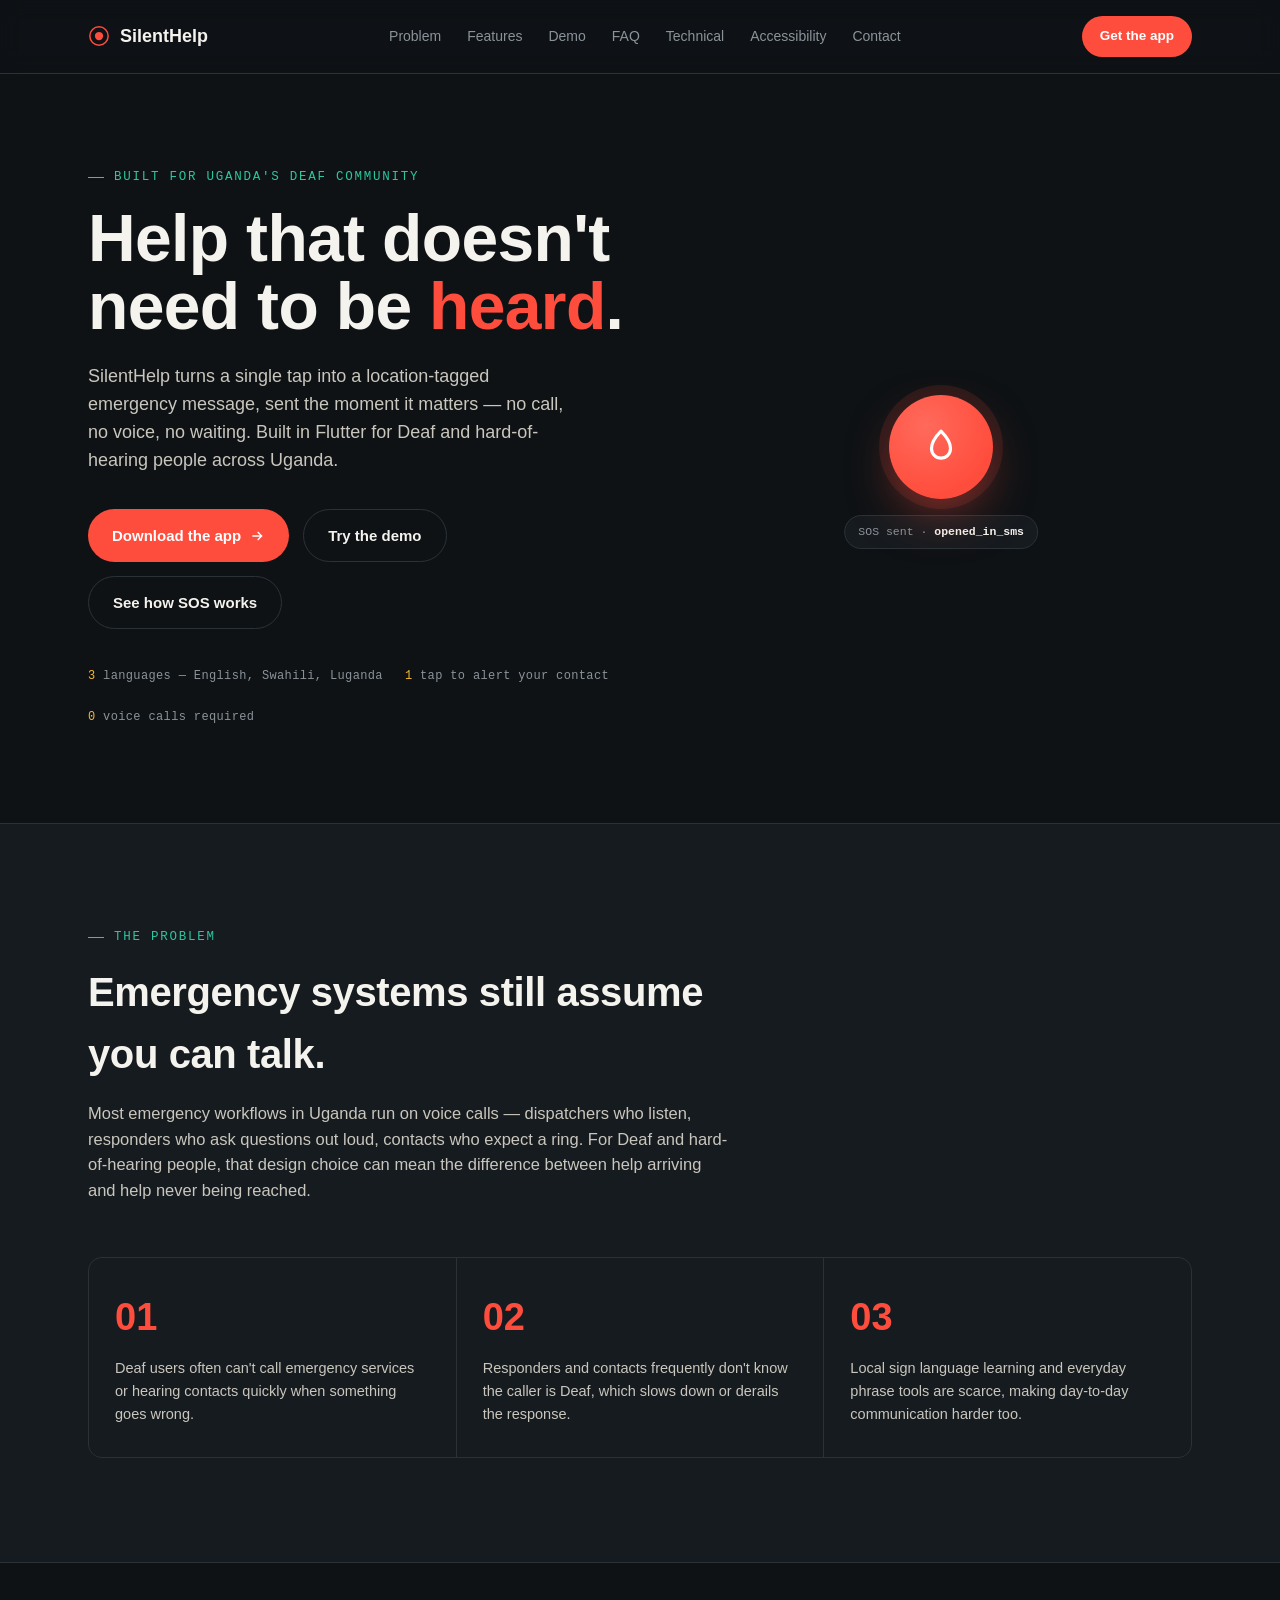
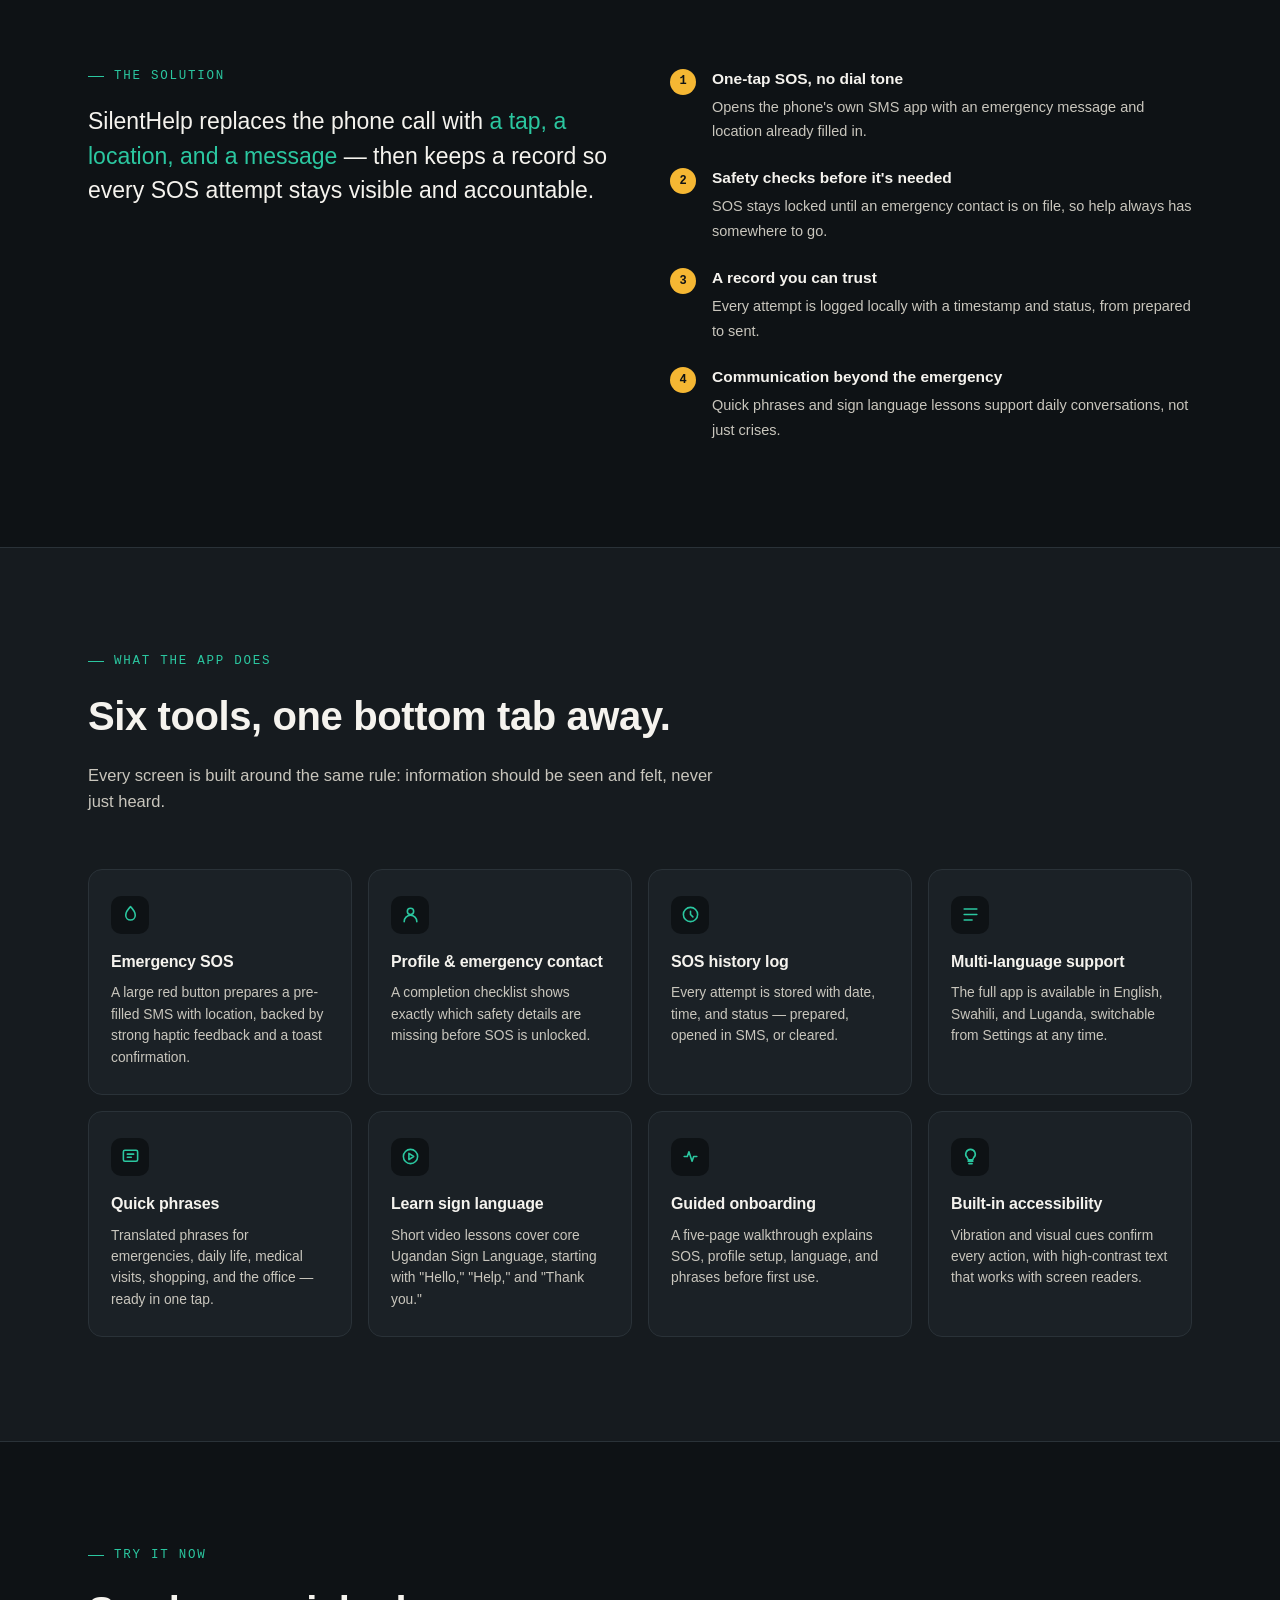
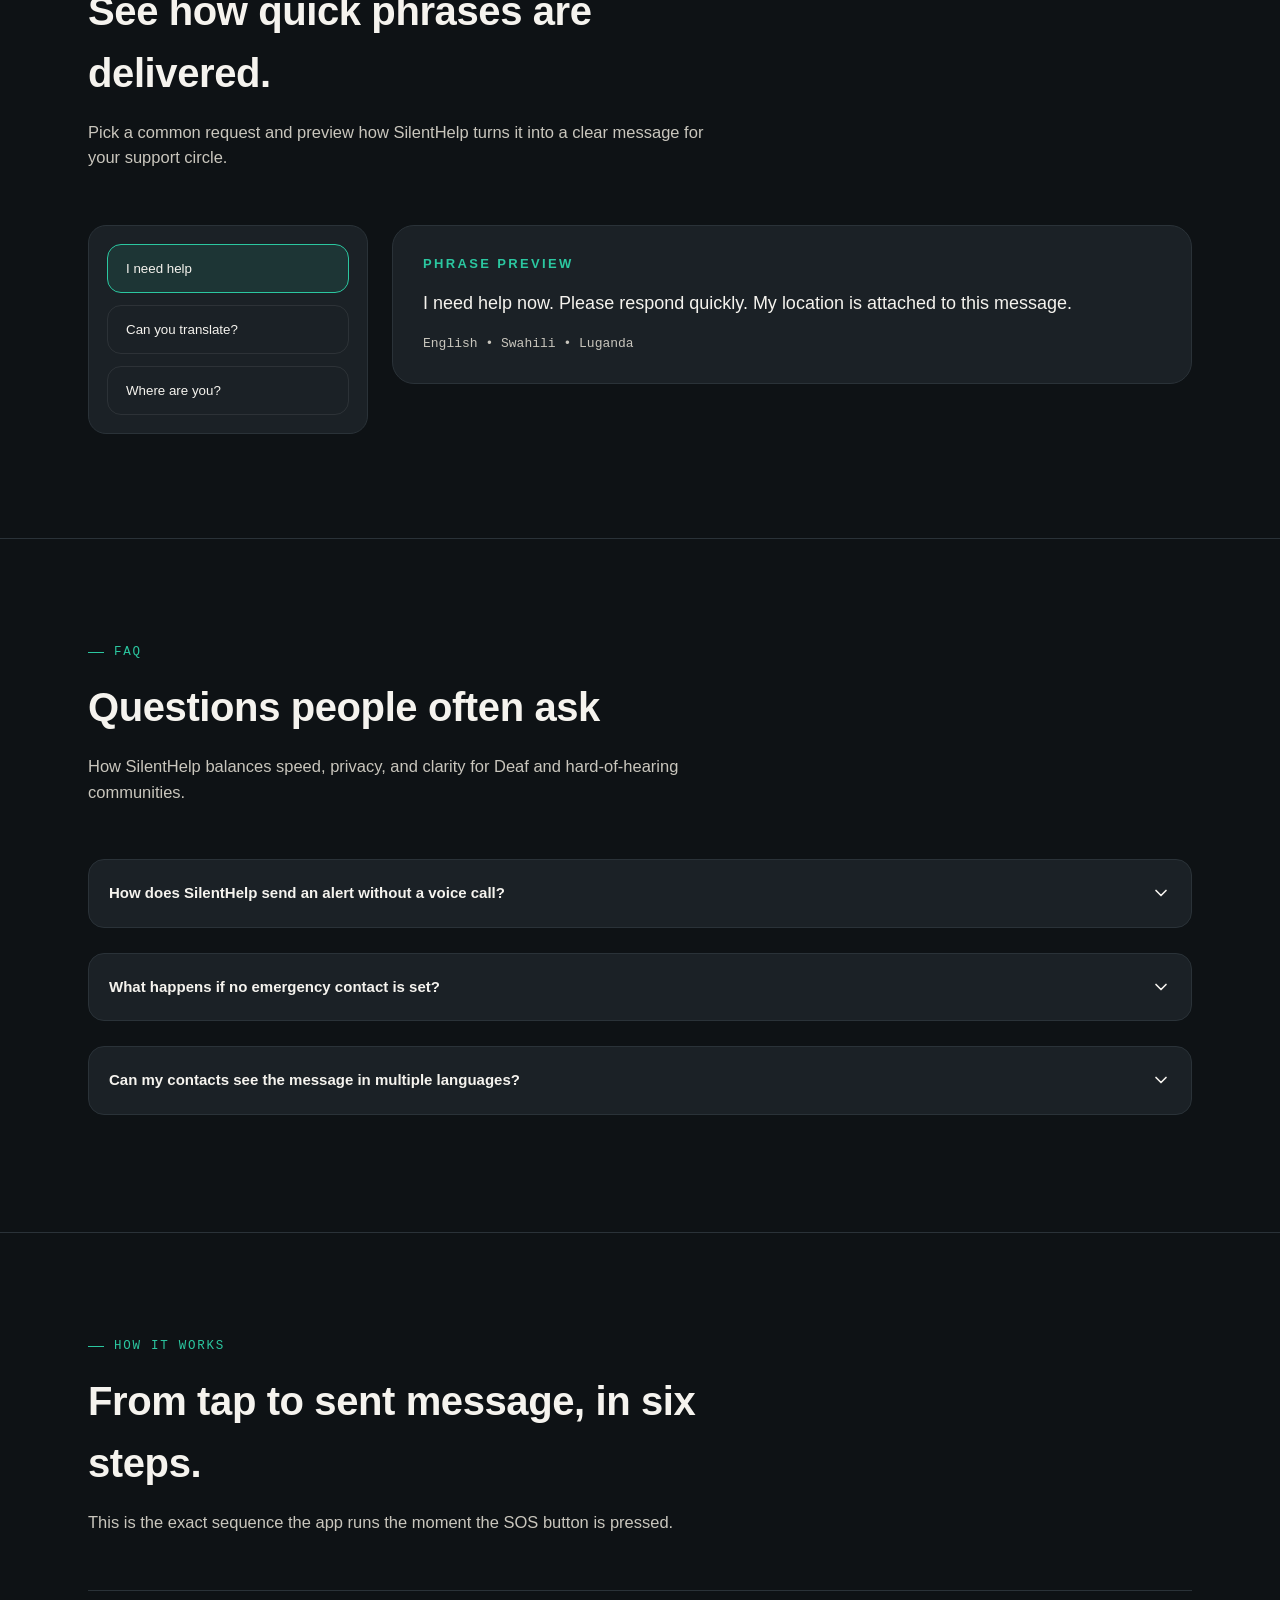
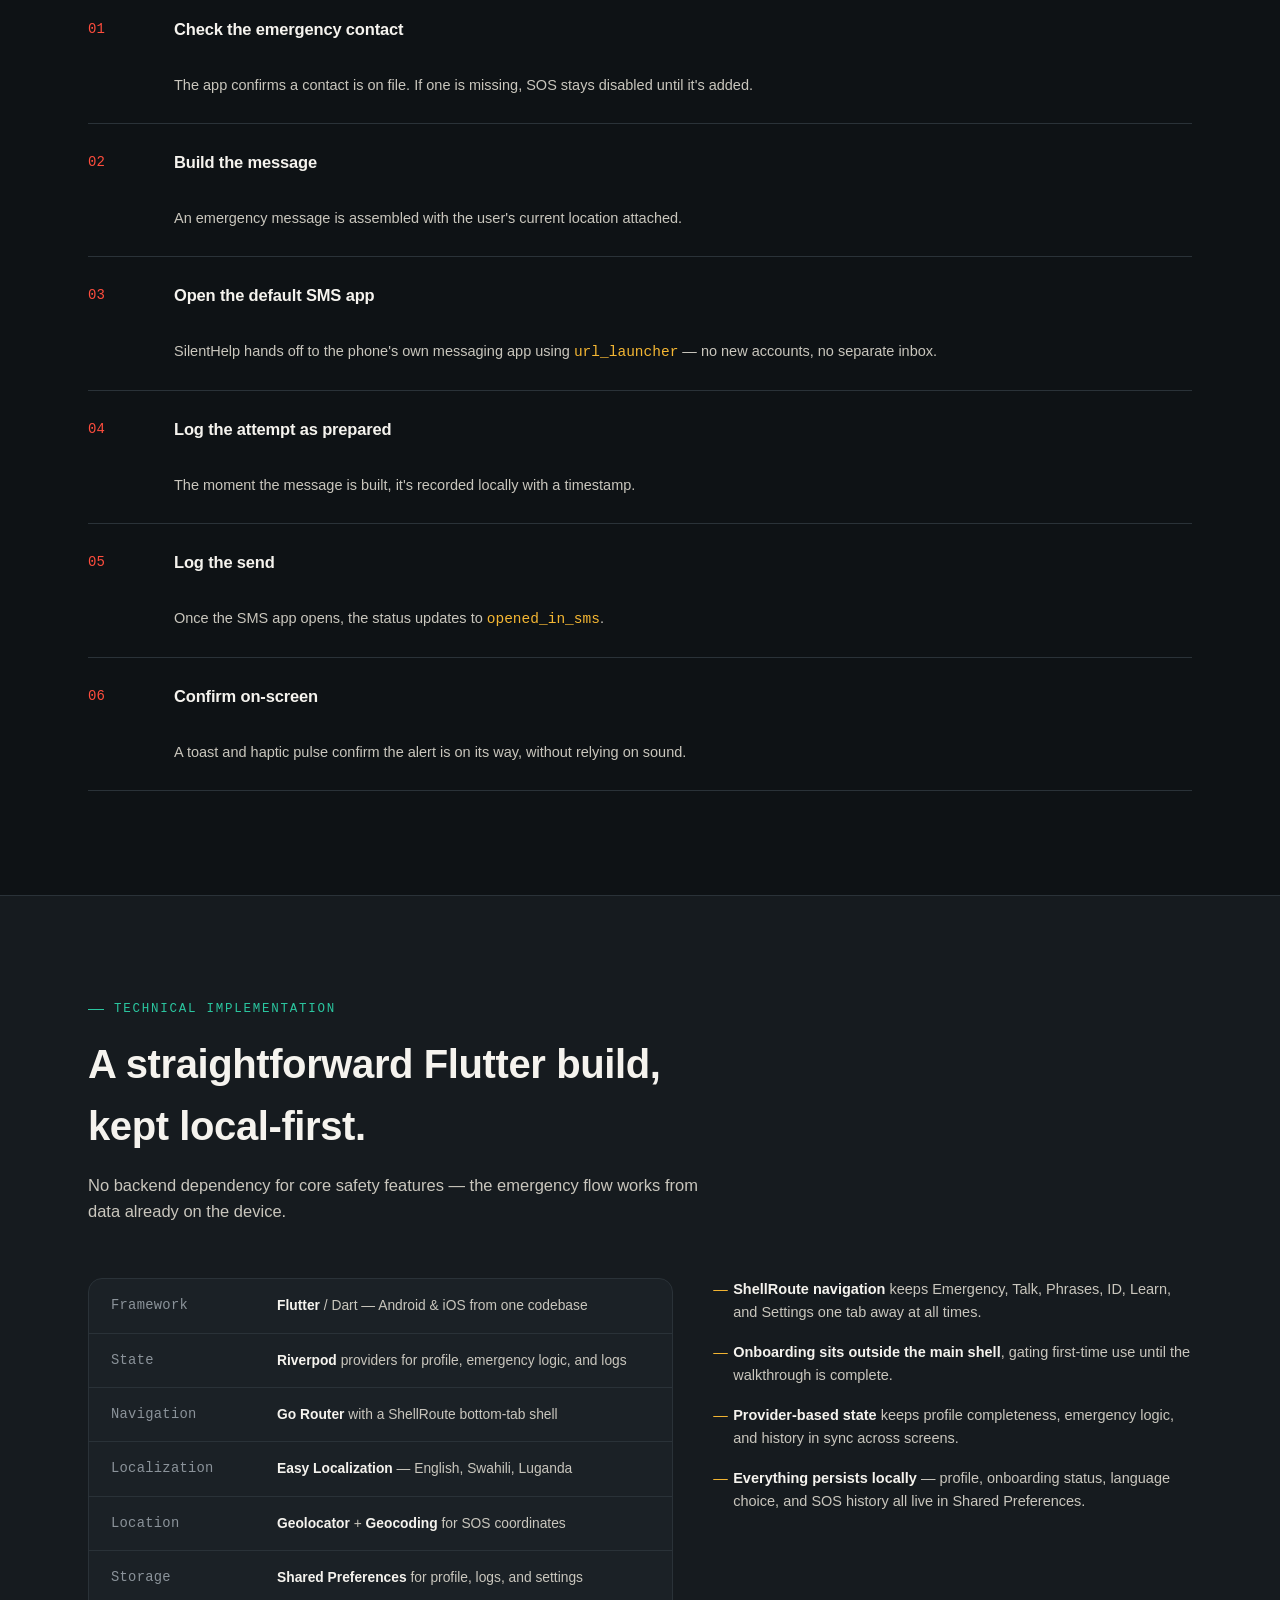
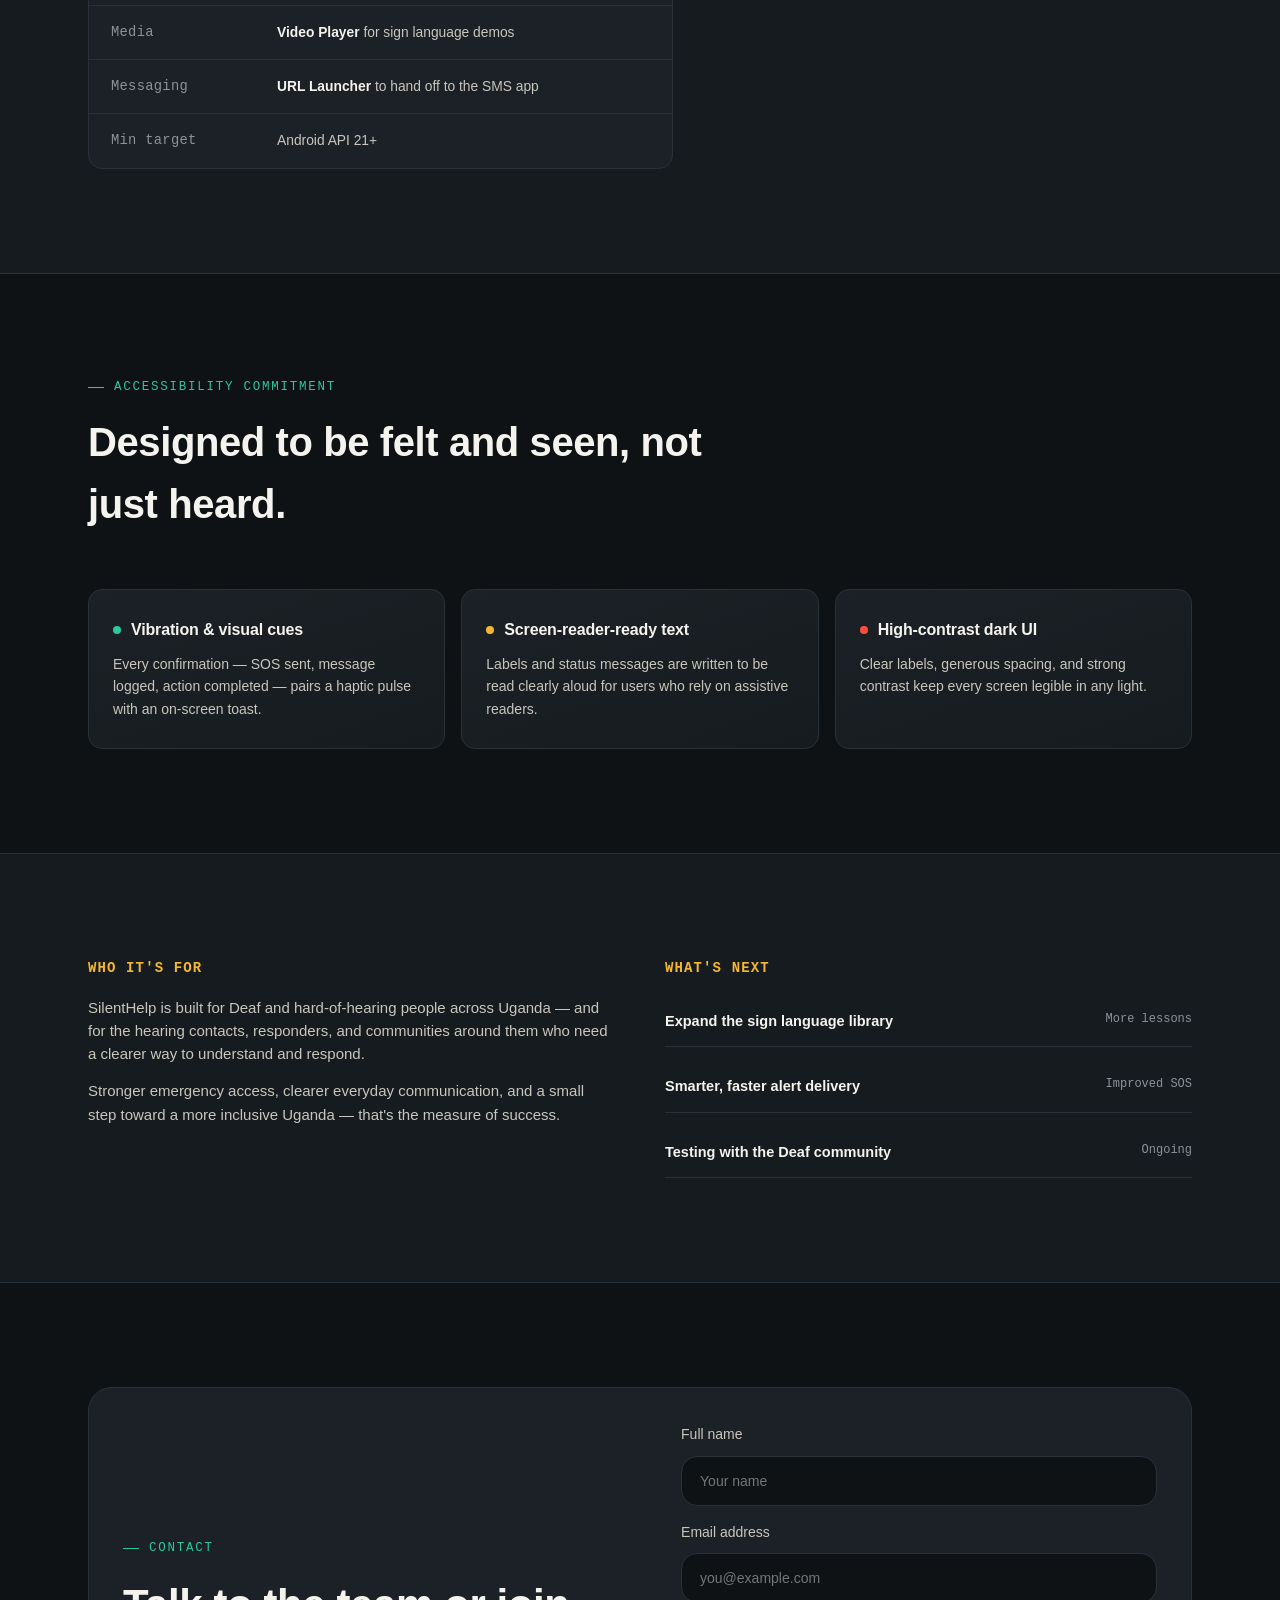
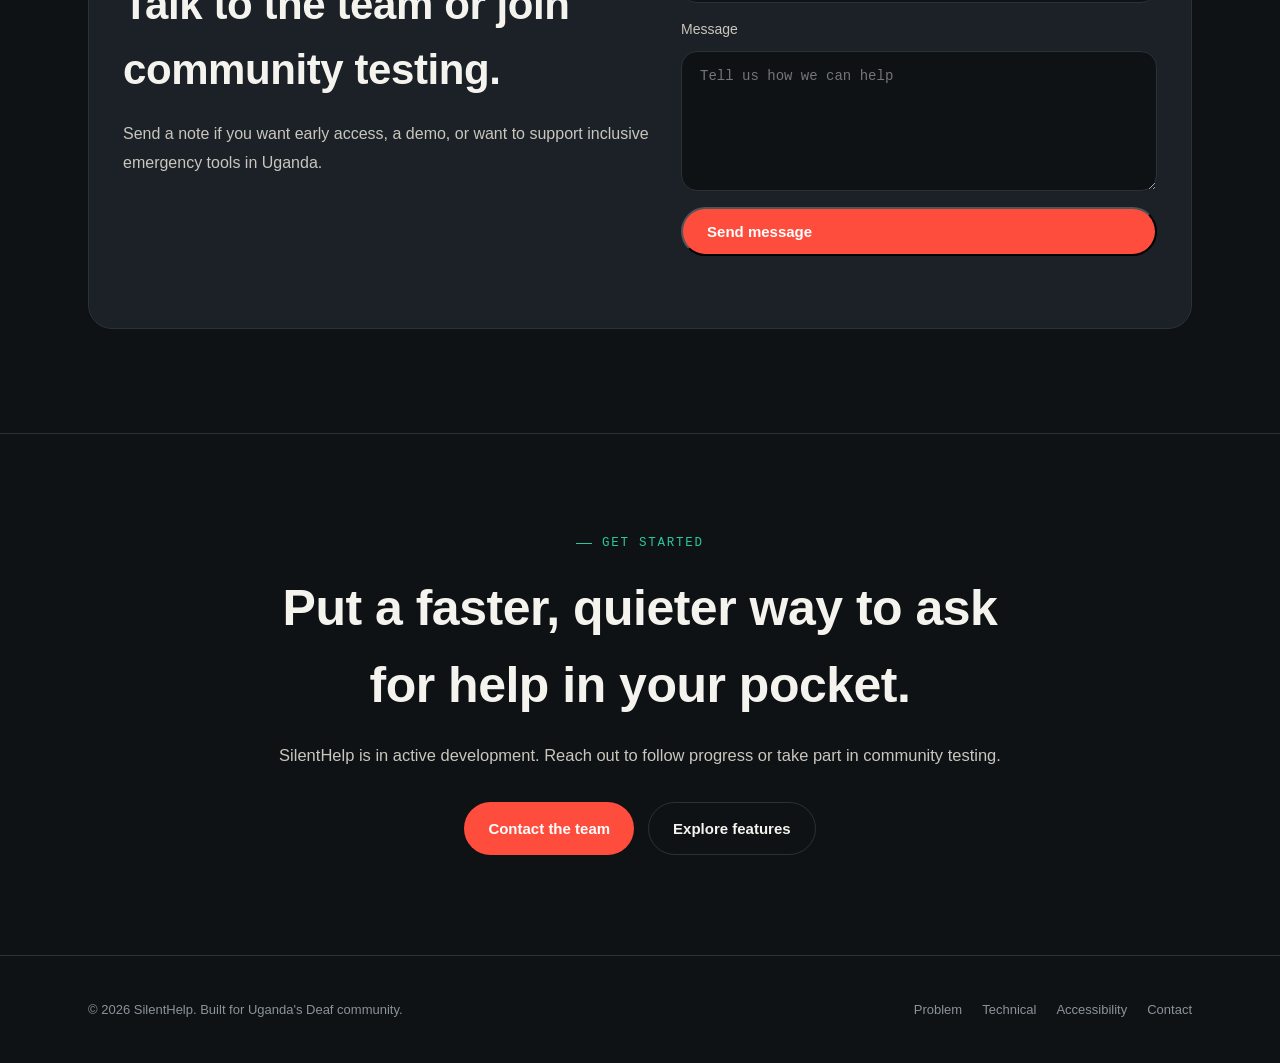
==== index.html @ 360c6048 "Add files via upload" ====
<!DOCTYPE html>
<html lang="en">
<head>
<meta charset="UTF-8">
<meta name="viewport" content="width=device-width, initial-scale=1.0">
<title>SilentHelp — Emergency & communication support for Uganda's Deaf community</title>
<meta name="description" content="SilentHelp is a Flutter app that gives Deaf and hard-of-hearing people in Uganda a fast, visual way to call for help and be understood.">
<link rel="stylesheet" href="styles.css">
</head>
<body>

<header class="nav">
  <div class="nav-inner">
    <div class="brand">
      <svg class="brand-mark" viewBox="0 0 24 24" fill="none">
        <circle cx="12" cy="12" r="10" stroke="#ff4d3d" stroke-width="1.6"/>
        <circle cx="12" cy="12" r="4.5" fill="#ff4d3d"/>
      </svg>
      SilentHelp
    </div>
    <nav class="nav-links">
      <a href="#problem">Problem</a>
      <a href="#features">Features</a>
      <a href="#live-demo">Demo</a>
      <a href="#faq">FAQ</a>
      <a href="#technical">Technical</a>
      <a href="#accessibility">Accessibility</a>
      <a href="#contact">Contact</a>
    </nav>
    <a class="nav-cta" href="#download">Get the app</a>
    <button class="nav-toggle" aria-label="Open navigation">
      <svg viewBox="0 0 24 24" fill="none" stroke="currentColor" stroke-width="2" stroke-linecap="round">
        <path d="M4 7h16M4 12h16M4 17h16"/>
      </svg>
    </button>
  </div>
  <div class="nav-menu" aria-hidden="true"></div>
</header>

<main>

  <!-- HERO -->
  <section class="hero">
    <div class="wrap hero-inner">
      <div>
        <div class="eyebrow">Built for Uganda's Deaf community</div>
        <h1 style="margin-top:18px;">Help that doesn't<br>need to be <em>heard</em>.</h1>
        <p class="hero-sub">SilentHelp turns a single tap into a location-tagged emergency message, sent the moment it matters — no call, no voice, no waiting. Built in Flutter for Deaf and hard-of-hearing people across Uganda.</p>
        <div class="hero-ctas">
          <a class="btn-primary" href="#download">
            Download the app
            <svg width="16" height="16" viewBox="0 0 24 24" fill="none" stroke="#fff" stroke-width="2"><path d="M5 12h14M13 6l6 6-6 6"/></svg>
          </a>
          <a class="btn-ghost" href="demo.html">Try the demo</a>
          <a class="btn-ghost" href="#how-it-works">See how SOS works</a>
        </div>
        <div class="hero-note">
          <div><span>3</span> languages — English, Swahili, Luganda</div>
          <div><span>1</span> tap to alert your contact</div>
          <div><span>0</span> voice calls required</div>
        </div>
      </div>

      <div class="pulse-stage" aria-hidden="true">
        <div class="pulse-ring r1"></div>
        <div class="pulse-ring r2"></div>
        <div class="pulse-ring r3"></div>
        <div class="pulse-core">
          <svg viewBox="0 0 24 24" fill="none" stroke-width="2" stroke-linecap="round" stroke-linejoin="round">
            <path d="M12 2C8 6 6 9.5 6 13a6 6 0 0 0 12 0c0-3.5-2-7-6-11z"/>
          </svg>
        </div>
        <div class="pulse-tag">SOS sent · <b>opened_in_sms</b></div>
      </div>
    </div>
  </section>

  <!-- PROBLEM -->
  <section class="section problem" id="problem">
    <div class="wrap">
      <div class="section-head">
        <div class="eyebrow">The problem</div>
        <h2>Emergency systems still assume you can talk.</h2>
        <p>Most emergency workflows in Uganda run on voice calls — dispatchers who listen, responders who ask questions out loud, contacts who expect a ring. For Deaf and hard-of-hearing people, that design choice can mean the difference between help arriving and help never being reached.</p>
      </div>
      <div class="problem-grid">
        <div class="problem-card">
          <div class="stat">01</div>
          <p>Deaf users often can't call emergency services or hearing contacts quickly when something goes wrong.</p>
        </div>
        <div class="problem-card">
          <div class="stat">02</div>
          <p>Responders and contacts frequently don't know the caller is Deaf, which slows down or derails the response.</p>
        </div>
        <div class="problem-card">
          <div class="stat">03</div>
          <p>Local sign language learning and everyday phrase tools are scarce, making day-to-day communication harder too.</p>
        </div>
      </div>
    </div>
  </section>

  <!-- SOLUTION -->
  <section class="section" id="solution">
    <div class="wrap solution-inner">
      <div>
        <div class="eyebrow">The solution</div>
        <p class="solution-lead" style="margin-top:18px;">SilentHelp replaces the phone call with <span class="hl">a tap, a location, and a message</span> — then keeps a record so every SOS attempt stays visible and accountable.</p>
      </div>
      <ul class="solution-list">
        <li>
          <span class="num">1</span>
          <div>
            <strong>One-tap SOS, no dial tone</strong>
            <span>Opens the phone's own SMS app with an emergency message and location already filled in.</span>
          </div>
        </li>
        <li>
          <span class="num">2</span>
          <div>
            <strong>Safety checks before it's needed</strong>
            <span>SOS stays locked until an emergency contact is on file, so help always has somewhere to go.</span>
          </div>
        </li>
        <li>
          <span class="num">3</span>
          <div>
            <strong>A record you can trust</strong>
            <span>Every attempt is logged locally with a timestamp and status, from prepared to sent.</span>
          </div>
        </li>
        <li>
          <span class="num">4</span>
          <div>
            <strong>Communication beyond the emergency</strong>
            <span>Quick phrases and sign language lessons support daily conversations, not just crises.</span>
          </div>
        </li>
      </ul>
    </div>
  </section>

  <!-- FEATURES -->
  <section class="section features" id="features">
    <div class="wrap">
      <div class="section-head">
        <div class="eyebrow">What the app does</div>
        <h2>Six tools, one bottom tab away.</h2>
        <p>Every screen is built around the same rule: information should be seen and felt, never just heard.</p>
      </div>
      <div class="feature-grid">
        <div class="feature-card">
          <div class="feature-icon"><svg viewBox="0 0 24 24" fill="none" stroke-width="2" stroke-linecap="round" stroke-linejoin="round"><path d="M12 2C8 6 6 9.5 6 13a6 6 0 0 0 12 0c0-3.5-2-7-6-11z"/></svg></div>
          <h3>Emergency SOS</h3>
          <p>A large red button prepares a pre-filled SMS with location, backed by strong haptic feedback and a toast confirmation.</p>
        </div>
        <div class="feature-card">
          <div class="feature-icon"><svg viewBox="0 0 24 24" fill="none" stroke-width="2" stroke-linecap="round" stroke-linejoin="round"><circle cx="12" cy="8" r="4"/><path d="M4 21c0-4.4 3.6-8 8-8s8 3.6 8 8"/></svg></div>
          <h3>Profile & emergency contact</h3>
          <p>A completion checklist shows exactly which safety details are missing before SOS is unlocked.</p>
        </div>
        <div class="feature-card">
          <div class="feature-icon"><svg viewBox="0 0 24 24" fill="none" stroke-width="2" stroke-linecap="round" stroke-linejoin="round"><path d="M12 8v4l3 3"/><circle cx="12" cy="12" r="9"/></svg></div>
          <h3>SOS history log</h3>
          <p>Every attempt is stored with date, time, and status — prepared, opened in SMS, or cleared.</p>
        </div>
        <div class="feature-card">
          <div class="feature-icon"><svg viewBox="0 0 24 24" fill="none" stroke-width="2" stroke-linecap="round" stroke-linejoin="round"><path d="M4 5h16M4 12h16M4 19h10"/></svg></div>
          <h3>Multi-language support</h3>
          <p>The full app is available in English, Swahili, and Luganda, switchable from Settings at any time.</p>
        </div>
        <div class="feature-card">
          <div class="feature-icon"><svg viewBox="0 0 24 24" fill="none" stroke-width="2" stroke-linecap="round" stroke-linejoin="round"><path d="M8 9h8M8 13h5"/><rect x="3" y="4" width="18" height="14" rx="2"/></svg></div>
          <h3>Quick phrases</h3>
          <p>Translated phrases for emergencies, daily life, medical visits, shopping, and the office — ready in one tap.</p>
        </div>
        <div class="feature-card">
          <div class="feature-icon"><svg viewBox="0 0 24 24" fill="none" stroke-width="2" stroke-linecap="round" stroke-linejoin="round"><polygon points="10 8 16 12 10 16 10 8"/><circle cx="12" cy="12" r="9"/></svg></div>
          <h3>Learn sign language</h3>
          <p>Short video lessons cover core Ugandan Sign Language, starting with "Hello," "Help," and "Thank you."</p>
        </div>
        <div class="feature-card">
          <div class="feature-icon"><svg viewBox="0 0 24 24" fill="none" stroke-width="2" stroke-linecap="round" stroke-linejoin="round"><path d="M4 12h4l2-6 4 12 2-6h4"/></svg></div>
          <h3>Guided onboarding</h3>
          <p>A five-page walkthrough explains SOS, profile setup, language, and phrases before first use.</p>
        </div>
        <div class="feature-card">
          <div class="feature-icon"><svg viewBox="0 0 24 24" fill="none" stroke-width="2" stroke-linecap="round" stroke-linejoin="round"><path d="M9 18h6M10 21h4M12 3a6 6 0 0 0-4 10.5c.6.6 1 1.4 1 2.5h6c0-1.1.4-1.9 1-2.5A6 6 0 0 0 12 3z"/></svg></div>
          <h3>Built-in accessibility</h3>
          <p>Vibration and visual cues confirm every action, with high-contrast text that works with screen readers.</p>
        </div>
      </div>
    </div>
  </section>

  <!-- LIVE DEMO -->
  <section class="section demo" id="live-demo">
    <div class="wrap">
      <div class="section-head">
        <div class="eyebrow">Try it now</div>
        <h2>See how quick phrases are delivered.</h2>
        <p>Pick a common request and preview how SilentHelp turns it into a clear message for your support circle.</p>
      </div>
      <div class="phrase-panel">
        <div class="phrase-btns">
          <button class="phrase-btn active" type="button" data-key="help">I need help</button>
          <button class="phrase-btn" type="button" data-key="translate">Can you translate?</button>
          <button class="phrase-btn" type="button" data-key="location">Where are you?</button>
        </div>
        <div class="phrase-preview">
          <div class="preview-title">Phrase preview</div>
          <p class="preview-text">I need help now. Please respond quickly. My location is attached to this message.</p>
          <div class="preview-meta">English • Swahili • Luganda</div>
        </div>
      </div>
    </div>
  </section>

  <!-- FAQ -->
  <section class="section" id="faq">
    <div class="wrap">
      <div class="section-head">
        <div class="eyebrow">FAQ</div>
        <h2>Questions people often ask</h2>
        <p>How SilentHelp balances speed, privacy, and clarity for Deaf and hard-of-hearing communities.</p>
      </div>
      <div class="faq-list">
        <button class="faq-item" type="button" aria-expanded="false">
          <strong>How does SilentHelp send an alert without a voice call?</strong>
          <svg viewBox="0 0 24 24" fill="none" stroke-width="2" stroke-linecap="round" stroke-linejoin="round"><path d="M6 9l6 6 6-6"/></svg>
        </button>
        <div class="faq-panel">
          <p>The app builds a message and opens the phone's default SMS app with location attached. No voice call is made, and the message can be reviewed before it is sent.</p>
        </div>
        <button class="faq-item" type="button" aria-expanded="false">
          <strong>What happens if no emergency contact is set?</strong>
          <svg viewBox="0 0 24 24" fill="none" stroke-width="2" stroke-linecap="round" stroke-linejoin="round"><path d="M6 9l6 6 6-6"/></svg>
        </button>
        <div class="faq-panel">
          <p>SilentHelp keeps SOS locked until the profile has an emergency contact. That prevents incomplete alerts and makes sure help is always directed to someone reachable.</p>
        </div>
        <button class="faq-item" type="button" aria-expanded="false">
          <strong>Can my contacts see the message in multiple languages?</strong>
          <svg viewBox="0 0 24 24" fill="none" stroke-width="2" stroke-linecap="round" stroke-linejoin="round"><path d="M6 9l6 6 6-6"/></svg>
        </button>
        <div class="faq-panel">
          <p>Yes. Quick phrases can be previewed in English, Swahili, and Luganda so the intent is clear even if the recipient prefers another language.</p>
        </div>
      </div>
    </div>
  </section>

  <!-- HOW IT WORKS -->
  <section class="section flow" id="how-it-works">
    <div class="wrap">
      <div class="section-head">
        <div class="eyebrow">How it works</div>
        <h2>From tap to sent message, in six steps.</h2>
        <p>This is the exact sequence the app runs the moment the SOS button is pressed.</p>
      </div>
      <div class="flow-list">
        <div class="flow-item">
          <h4>Check the emergency contact</h4>
          <p>The app confirms a contact is on file. If one is missing, SOS stays disabled until it's added.</p>
        </div>
        <div class="flow-item">
          <h4>Build the message</h4>
          <p>An emergency message is assembled with the user's current location attached.</p>
        </div>
        <div class="flow-item">
          <h4>Open the default SMS app</h4>
          <p>SilentHelp hands off to the phone's own messaging app using <code style="font-family:var(--mono);color:var(--amber);">url_launcher</code> — no new accounts, no separate inbox.</p>
        </div>
        <div class="flow-item">
          <h4>Log the attempt as prepared</h4>
          <p>The moment the message is built, it's recorded locally with a timestamp.</p>
        </div>
        <div class="flow-item">
          <h4>Log the send</h4>
          <p>Once the SMS app opens, the status updates to <code style="font-family:var(--mono);color:var(--amber);">opened_in_sms</code>.</p>
        </div>
        <div class="flow-item">
          <h4>Confirm on-screen</h4>
          <p>A toast and haptic pulse confirm the alert is on its way, without relying on sound.</p>
        </div>
      </div>
    </div>
  </section>

  <!-- TECHNICAL -->
  <section class="section tech" id="technical">
    <div class="wrap">
      <div class="section-head">
        <div class="eyebrow">Technical implementation</div>
        <h2>A straightforward Flutter build, kept local-first.</h2>
        <p>No backend dependency for core safety features — the emergency flow works from data already on the device.</p>
      </div>
      <div class="tech-grid">
        <div class="spec">
          <div class="spec-row"><div class="k">Framework</div><div class="v"><b>Flutter</b> / Dart — Android & iOS from one codebase</div></div>
          <div class="spec-row"><div class="k">State</div><div class="v"><b>Riverpod</b> providers for profile, emergency logic, and logs</div></div>
          <div class="spec-row"><div class="k">Navigation</div><div class="v"><b>Go Router</b> with a ShellRoute bottom-tab shell</div></div>
          <div class="spec-row"><div class="k">Localization</div><div class="v"><b>Easy Localization</b> — English, Swahili, Luganda</div></div>
          <div class="spec-row"><div class="k">Location</div><div class="v"><b>Geolocator</b> + <b>Geocoding</b> for SOS coordinates</div></div>
          <div class="spec-row"><div class="k">Storage</div><div class="v"><b>Shared Preferences</b> for profile, logs, and settings</div></div>
          <div class="spec-row"><div class="k">Media</div><div class="v"><b>Video Player</b> for sign language demos</div></div>
          <div class="spec-row"><div class="k">Messaging</div><div class="v"><b>URL Launcher</b> to hand off to the SMS app</div></div>
          <div class="spec-row"><div class="k">Min target</div><div class="v">Android API 21+</div></div>
        </div>
        <div>
          <ul class="arch-list">
            <li><strong>ShellRoute navigation</strong> keeps Emergency, Talk, Phrases, ID, Learn, and Settings one tab away at all times.</li>
            <li><strong>Onboarding sits outside the main shell</strong>, gating first-time use until the walkthrough is complete.</li>
            <li><strong>Provider-based state</strong> keeps profile completeness, emergency logic, and history in sync across screens.</li>
            <li><strong>Everything persists locally</strong> — profile, onboarding status, language choice, and SOS history all live in Shared Preferences.</li>
          </ul>
        </div>
      </div>
    </div>
  </section>

  <!-- ACCESSIBILITY -->
  <section class="section" id="accessibility">
    <div class="wrap">
      <div class="section-head">
        <div class="eyebrow">Accessibility commitment</div>
        <h2>Designed to be felt and seen, not just heard.</h2>
      </div>
      <div class="access-grid">
        <div class="access-card">
          <h3><span class="dot"></span>Vibration & visual cues</h3>
          <p>Every confirmation — SOS sent, message logged, action completed — pairs a haptic pulse with an on-screen toast.</p>
        </div>
        <div class="access-card">
          <h3><span class="dot" style="background:var(--amber);"></span>Screen-reader-ready text</h3>
          <p>Labels and status messages are written to be read clearly aloud for users who rely on assistive readers.</p>
        </div>
        <div class="access-card">
          <h3><span class="dot" style="background:var(--coral);"></span>High-contrast dark UI</h3>
          <p>Clear labels, generous spacing, and strong contrast keep every screen legible in any light.</p>
        </div>
      </div>
    </div>
  </section>

  <!-- IMPACT / ROADMAP -->
  <section class="section impact" id="impact">
    <div class="wrap impact-grid">
      <div class="impact-block">
        <h3>Who it's for</h3>
        <p>SilentHelp is built for Deaf and hard-of-hearing people across Uganda — and for the hearing contacts, responders, and communities around them who need a clearer way to understand and respond.</p>
        <p>Stronger emergency access, clearer everyday communication, and a small step toward a more inclusive Uganda — that's the measure of success.</p>
      </div>
      <div class="impact-block">
        <h3>What's next</h3>
        <ul class="roadmap-list">
          <li><b>Expand the sign language library</b><span>More lessons</span></li>
          <li><b>Smarter, faster alert delivery</b><span>Improved SOS</span></li>
          <li><b>Testing with the Deaf community</b><span>Ongoing</span></li>
        </ul>
      </div>
    </div>
  </section>

  <section class="section contact" id="contact">
    <div class="wrap">
      <div class="contact-section">
        <div class="contact-grid">
          <div class="contact-copy">
            <div class="eyebrow">Contact</div>
            <h2>Talk to the team or join community testing.</h2>
            <p>Send a note if you want early access, a demo, or want to support inclusive emergency tools in Uganda.</p>
          </div>
          <form class="contact-form" id="contact-form">
            <label>
              Full name
              <input type="text" name="name" placeholder="Your name">
            </label>
            <label>
              Email address
              <input type="email" name="email" placeholder="you@example.com">
            </label>
            <label>
              Message
              <textarea name="message" placeholder="Tell us how we can help"></textarea>
            </label>
            <button class="btn-primary" type="submit">Send message</button>
            <div id="form-success" class="form-success"></div>
          </form>
        </div>
      </div>
    </div>
  </section>

  <!-- CTA -->
  <section class="cta" id="download">
    <div class="wrap">
      <div class="eyebrow" style="justify-content:center;">Get started</div>
      <h2 style="margin-top:16px;">Put a faster, quieter way to ask for help in your pocket.</h2>
      <p>SilentHelp is in active development. Reach out to follow progress or take part in community testing.</p>
      <div class="cta-btns">
        <a class="btn-primary" href="mailto:hello@silenthelp.app">Contact the team</a>
        <a class="btn-ghost" href="#features">Explore features</a>
      </div>
    </div>
  </section>

</main>

<footer>
  <div class="wrap footer-inner">
    <div>© 2026 SilentHelp. Built for Uganda's Deaf community.</div>
    <div class="footer-links">
      <a href="#problem">Problem</a>
      <a href="#technical">Technical</a>
      <a href="#accessibility">Accessibility</a>
      <a href="#download">Contact</a>
    </div>
  </div>
</footer>

<button class="back-to-top" type="button" aria-label="Back to top">↑</button>
<script src="scripts.js"></script>
</body>
</html>
---- styles.css ----
/* ---------- Tokens ---------- */
  :root{
    --ink: #0e1215;
    --ink-soft: #161b1f;
    --panel: #1b2126;
    --line: #2a3238;
    --paper: #f5f3ee;
    --paper-dim: #c9c6bd;
    --slate: #8b939a;
    --coral: #ff4d3d;
    --coral-dim: #7a251d;
    --amber: #f5b733;
    --teal: #2bc7a0;

    --display: "Space Grotesk", "Familjen Grotesk", Arial, sans-serif;
    --body: "Inter", -apple-system, BlinkMacSystemFont, sans-serif;
    --mono: "JetBrains Mono", "SFMono-Regular", Consolas, monospace;

    --wrap: 1160px;
  }

  *{box-sizing:border-box;}
  html{scroll-behavior:smooth;}
  body{
    margin:0;
    background:var(--ink);
    color:var(--paper);
    font-family:var(--body);
    line-height:1.55;
    -webkit-font-smoothing:antialiased;
  }
  img,svg{display:block;max-width:100%;}
  a{color:inherit;}
  h1,h2,h3,h4{font-family:var(--display);margin:0;font-weight:600;letter-spacing:-0.01em;}
  p{margin:0;}
  ul{margin:0;padding:0;list-style:none;}
  section{position:relative;}
  .wrap{max-width:var(--wrap);margin:0 auto;padding:0 28px;}
  .eyebrow{
    font-family:var(--mono);
    font-size:12.5px;
    letter-spacing:0.14em;
    text-transform:uppercase;
    color:var(--teal);
    display:flex;
    align-items:center;
    gap:10px;
  }
  .eyebrow::before{
    content:"";
    width:16px;height:1px;
    background:var(--teal);
    display:inline-block;
  }
  ::selection{background:var(--coral);color:var(--paper);}
  :focus-visible{outline:2px solid var(--amber);outline-offset:3px;}

  @media (prefers-reduced-motion: reduce){
    *{animation-duration:0.001ms !important; animation-iteration-count:1 !important; transition-duration:0.001ms !important; scroll-behavior:auto !important;}
  }

  /* ---------- Nav ---------- */
  header.nav{
    position:fixed; top:0; left:0; right:0; z-index:100;
    background:rgba(14,18,21,0.86);
    backdrop-filter:blur(10px);
    border-bottom:1px solid var(--line);
  }
  .nav-inner{
    max-width:var(--wrap); margin:0 auto; padding:16px 28px;
    display:flex; align-items:center; justify-content:space-between;
    gap:20px;
  }
  .brand{display:flex; align-items:center; gap:10px; font-family:var(--display); font-weight:700; font-size:18px;}
  .brand-mark{width:22px;height:22px;flex:none;}
  .nav-links{display:flex; gap:26px; font-size:14px; color:var(--slate);}
  .nav-links a{text-decoration:none; transition:color .15s ease;}
  .nav-links a:hover{color:var(--paper);}
  .nav-cta{
    font-size:13.5px; font-weight:600; font-family:var(--body);
    background:var(--coral); color:#fff; border:none;
    padding:10px 18px; border-radius:100px; cursor:pointer;
    text-decoration:none; white-space:nowrap;
    box-shadow:0 0 0 0 rgba(255,77,61,0.5);
    transition:box-shadow .2s ease, transform .15s ease;
  }
  .nav-cta:hover{box-shadow:0 0 0 6px rgba(255,77,61,0.16); transform:translateY(-1px);}
  .nav-toggle{display:none;}
  .nav-menu{
    position:fixed;
    top:76px; right:20px; left:20px;
    padding:18px 22px;
    border-radius:22px;
    border:1px solid rgba(255,255,255,0.08);
    background:rgba(14,18,21,0.96);
    box-shadow:0 32px 65px rgba(0,0,0,0.28);
    max-height:0;
    overflow:hidden;
    opacity:0;
    visibility:hidden;
    transition:max-height .32s ease, opacity .24s ease, visibility .24s ease;
  }
  .nav-menu.open{
    max-height:320px;
    opacity:1;
    visibility:visible;
  }
  .nav-menu a{
    display:block;
    padding:12px 0;
    color:var(--paper-dim);
    font-size:15px;
    text-decoration:none;
    border-bottom:1px solid rgba(255,255,255,0.06);
    transition:color .18s ease;
  }
  .nav-menu a:last-child{border-bottom:none;}
  .nav-menu a:hover{color:var(--paper);}

  @media (max-width:820px){
    .nav-links{display:none;}
    .nav-toggle{display:flex; align-items:center; justify-content:center; width:48px; height:48px; border-radius:16px; background:var(--panel); border:1px solid var(--line); color:var(--paper);}
  }

  /* ---------- Hero ---------- */
  .hero{
    padding:168px 0 96px;
    overflow:hidden;
    position:relative;
    border-bottom:1px solid var(--line);
  }
  .hero-inner{
    display:grid;
    grid-template-columns:1.05fr 0.95fr;
    gap:48px;
    align-items:center;
  }
  .hero h1{
    font-size:clamp(38px, 5.4vw, 66px);
    line-height:1.03;
    color:var(--paper);
  }
  .hero h1 em{
    font-style:normal;
    color:var(--coral);
  }
  .hero-sub{
    margin-top:22px;
    font-size:18px;
    color:var(--paper-dim);
    max-width:480px;
  }
  .hero-ctas{display:flex; gap:14px; margin-top:34px; flex-wrap:wrap;}
  .btn-primary{
    background:var(--coral); color:#fff; font-weight:600; font-size:15px;
    padding:14px 24px; border-radius:100px; text-decoration:none;
    display:inline-flex; align-items:center; gap:8px;
    transition:transform .15s ease, box-shadow .2s ease;
  }
  .btn-primary:hover{transform:translateY(-2px); box-shadow:0 10px 24px -8px rgba(255,77,61,0.55);}
  .btn-ghost{
    border:1px solid var(--line); color:var(--paper); font-weight:600; font-size:15px;
    padding:14px 24px; border-radius:100px; text-decoration:none;
    transition:border-color .15s ease, background .15s ease;
  }
  .btn-ghost:hover{border-color:var(--paper-dim); background:var(--ink-soft);}

  .hero-note{
    margin-top:38px; display:flex; gap:22px; flex-wrap:wrap;
    font-family:var(--mono); font-size:12px; color:var(--slate); letter-spacing:0.03em;
  }
  .hero-note span{color:var(--amber);}

  /* Pulse visual - signature element */
  .pulse-stage{
    position:relative; aspect-ratio:1/1; max-width:440px; margin:0 auto;
    display:flex; align-items:center; justify-content:center;
  }
  .pulse-ring{
    position:absolute; border-radius:50%; border:1.5px solid var(--coral);
    opacity:0;
    animation:pulse-out 3.2s cubic-bezier(.2,.6,.3,1) infinite;
  }
  .pulse-ring.r2{animation-delay:1.05s; border-color:var(--amber);}
  .pulse-ring.r3{animation-delay:2.1s; border-color:var(--teal);}
  @keyframes pulse-out{
    0%{width:60px; height:60px; opacity:0.9;}
    75%{opacity:0;}
    100%{width:420px; height:420px; opacity:0;}
  }
  .pulse-core{
    position:relative; z-index:2;
    width:104px; height:104px; border-radius:50%;
    background:radial-gradient(circle at 35% 30%, #ff6a5b, var(--coral) 70%);
    display:flex; align-items:center; justify-content:center;
    box-shadow:0 0 0 10px rgba(255,77,61,0.12), 0 20px 50px -10px rgba(255,77,61,0.5);
  }
  .pulse-core svg{width:38px; height:38px; stroke:#fff;}
  .pulse-tag{
    position:absolute; bottom:-50px; left:50%; transform:translateX(-50%);
    font-family:var(--mono); font-size:11.5px; color:var(--slate);
    background:var(--ink-soft); border:1px solid var(--line);
    padding:7px 13px; border-radius:100px; white-space:nowrap;
  }
  .pulse-tag b{color:var(--paper); font-weight:600;}

  @media (max-width:900px){
    .hero-inner{grid-template-columns:1fr; text-align:left;}
    .pulse-stage{margin-top:20px;}
  }

  /* ---------- Section shell ---------- */
  .section{padding:104px 0; border-bottom:1px solid var(--line);}
  .section-head{max-width:640px; margin-bottom:54px;}
  .section-head h2{font-size:clamp(28px,3.4vw,40px); margin-top:14px; color:var(--paper);}
  .section-head p{margin-top:16px; color:var(--paper-dim); font-size:16.5px;}

  /* ---------- Problem ---------- */
  .problem{background:var(--ink-soft);}
  .problem-grid{
    display:grid; grid-template-columns:repeat(3, 1fr); gap:1px;
    background:var(--line); border:1px solid var(--line); border-radius:14px; overflow:hidden;
  }
  .problem-card{background:var(--ink-soft); padding:30px 26px;}
  .problem-card .stat{font-family:var(--display); font-size:38px; color:var(--coral); font-weight:700;}
  .problem-card p{margin-top:10px; color:var(--paper-dim); font-size:14.5px; line-height:1.6;}
  @media (max-width:760px){.problem-grid{grid-template-columns:1fr;}}

  /* ---------- Solution / quote-style ---------- */
  .solution-inner{display:grid; grid-template-columns:1fr 1fr; gap:60px; align-items:start;}
  .solution-lead{font-size:23px; line-height:1.5; color:var(--paper); font-family:var(--display); font-weight:500;}
  .solution-lead .hl{color:var(--teal);}
  .solution-list{margin-top:0; display:flex; flex-direction:column; gap:22px;}
  .solution-list li{display:flex; gap:16px; align-items:flex-start;}
  .solution-list .num{
    font-family:var(--mono); font-size:12px; color:var(--ink); background:var(--amber);
    width:26px; height:26px; border-radius:50%; display:flex; align-items:center; justify-content:center;
    flex:none; font-weight:700; margin-top:2px;
  }
  .solution-list strong{display:block; color:var(--paper); font-size:15.5px; margin-bottom:4px;}
  .solution-list span{color:var(--paper-dim); font-size:14.5px;}
  @media (max-width:820px){.solution-inner{grid-template-columns:1fr;}}

  /* ---------- Features ---------- */
  .features{background:var(--ink-soft);}
  .feature-grid{display:grid; grid-template-columns:repeat(4,1fr); gap:16px;}
  .feature-card{
    background:var(--panel); border:1px solid var(--line); border-radius:14px;
    padding:26px 22px; transition:border-color .2s ease, transform .2s ease;
  }
  .feature-card:hover{border-color:var(--teal); transform:translateY(-3px);}
  .feature-icon{
    width:38px; height:38px; border-radius:10px; background:var(--ink);
    display:flex; align-items:center; justify-content:center; margin-bottom:16px;
  }
  .feature-icon svg{width:19px; height:19px; stroke:var(--teal);}
  .feature-card h3{font-size:16px; color:var(--paper); margin-bottom:8px;}
  .feature-card p{font-size:13.8px; color:var(--paper-dim); line-height:1.55;}
  @media (max-width:980px){.feature-grid{grid-template-columns:repeat(2,1fr);}}
  @media (max-width:560px){.feature-grid{grid-template-columns:1fr;}}

  /* ---------- How it works ---------- */
  .flow{counter-reset:step;}
  .flow-list{display:flex; flex-direction:column;}
  .flow-item{
    counter-increment:step;
    display:grid; grid-template-columns:64px minmax(0,1fr); gap:22px;
    padding:26px 0; border-top:1px solid var(--line);
    align-items:start;
  }
  .flow-item:last-child{border-bottom:1px solid var(--line);}
  .flow-item::before{
    content:counter(step, decimal-leading-zero);
    font-family:var(--mono); font-size:14px; color:var(--coral); padding-top:2px;
    grid-column:1;
  }
  .flow-item h4,
  .flow-item p{grid-column:2;}
  .flow-item h4{font-size:16.5px; color:var(--paper); margin-bottom:10px;}
  .flow-item p{font-size:14.5px; color:var(--paper-dim); max-width:100%;}

  /* ---------- Demo ---------- */
  .demo .phrase-panel{
    display:grid;
    grid-template-columns:280px 1fr;
    gap:24px;
    align-items:start;
  }
  .phrase-btns{
    display:grid; gap:12px;
    background:var(--panel); border:1px solid var(--line);
    border-radius:18px; padding:18px;
  }
  .phrase-btn{
    background:transparent; border:1px solid rgba(255,255,255,0.08);
    color:var(--paper); border-radius:14px; padding:16px 18px;
    text-align:left; cursor:pointer; transition:border-color .2s ease, background .2s ease;
  }
  .phrase-btn.active,
  .phrase-btn:hover{background:rgba(43,199,160,0.12); border-color:var(--teal);}
  .phrase-preview{
    background:var(--panel); border:1px solid var(--line); border-radius:22px;
    padding:28px 30px;
  }
  .preview-title{font-size:13px; text-transform:uppercase; letter-spacing:.18em; color:var(--teal); margin-bottom:14px; font-weight:700;}
  .preview-text{font-size:18px; line-height:1.7; color:var(--paper); margin-bottom:16px;}
  .preview-meta{font-family:var(--mono); color:var(--paper-dim); font-size:13px;}

  /* ---------- FAQ ---------- */
  .faq-list{display:grid; gap:12px;}
  .faq-item{
    width:100%; display:flex; align-items:center; justify-content:space-between;
    padding:22px 20px; border:1px solid var(--line); border-radius:16px;
    background:var(--panel); color:var(--paper); cursor:pointer;
    transition:transform .2s ease, border-color .2s ease;
  }
  .faq-item:hover{transform:translateY(-1px); border-color:var(--teal);}
  .faq-item strong{font-size:15px; line-height:1.5; text-align:left; color:var(--paper);}
  .faq-item svg{width:20px; height:20px; stroke:var(--paper);}
  .faq-panel{
    max-height:0; overflow:hidden; transition:max-height .3s ease, opacity .24s ease;
    border-radius:16px; border:1px solid var(--line); border-top:none;
    background:var(--ink-soft); padding:0 20px;
    opacity:0; visibility:hidden;
  }
  .faq-panel.open{
    padding:18px 20px 20px;
    max-height:260px; opacity:1; visibility:visible;
  }
  .faq-panel p{color:var(--paper-dim); font-size:15px; line-height:1.75;}

  /* ---------- Technical ---------- */
  .tech{background:var(--ink-soft);}
  .tech-grid{display:grid; grid-template-columns:1.1fr 0.9fr; gap:40px;}
  .spec{
    background:var(--panel); border:1px solid var(--line); border-radius:14px; overflow:hidden;
  }
  .spec-row{
    display:grid; grid-template-columns:150px 1fr; gap:16px;
    padding:16px 22px; border-bottom:1px solid var(--line);
    font-size:13.8px;
  }
  .spec-row:last-child{border-bottom:none;}
  .spec-row .k{font-family:var(--mono); color:var(--slate); letter-spacing:.02em;}
  .spec-row .v{color:var(--paper-dim);}
  .spec-row .v b{color:var(--paper); font-weight:600;}
  .arch-list{display:flex; flex-direction:column; gap:18px;}
  .arch-list li{padding-left:20px; position:relative; color:var(--paper-dim); font-size:14.5px;}
  .arch-list li::before{content:"—"; position:absolute; left:0; color:var(--amber);}
  .arch-list strong{color:var(--paper);}

  @media (max-width:900px){.tech-grid{grid-template-columns:1fr;}}

  /* ---------- Contact ---------- */
  .contact-section{background:var(--panel); border:1px solid var(--line); border-radius:24px; padding:36px 34px;}
  .contact-grid{display:grid; grid-template-columns:1.05fr 0.95fr; gap:32px; align-items:center;}
  .contact-copy h2{font-size:clamp(30px,4vw,42px); color:var(--paper); margin-top:14px;}
  .contact-copy p{margin-top:18px; color:var(--paper-dim); font-size:16px; line-height:1.8;}
  .contact-form{display:grid; gap:16px;}
  .contact-form label{display:grid; gap:10px; font-size:14px; color:var(--paper-dim);}
  .contact-form input,
  .contact-form textarea{
    width:100%; background:var(--ink); border:1px solid var(--line); border-radius:16px;
    color:var(--paper); padding:16px 18px; font-size:14px;
  }
  .contact-form input:focus,
  .contact-form textarea:focus{outline:none; border-color:var(--teal);}
  .contact-form textarea{min-height:140px; resize:vertical;}
  .form-success{font-size:14px; min-height:20px; color:var(--teal); transition:opacity .2s ease; opacity:0;}
  .form-success.visible{opacity:1;}

  /* ---------- Back to top ---------- */
  .back-to-top{
    position:fixed; right:22px; bottom:22px; width:48px; height:48px;
    border:none; border-radius:14px; background:var(--coral); color:#fff;
    font-size:18px; display:flex; align-items:center; justify-content:center;
    cursor:pointer; opacity:0; visibility:hidden;
    transition:opacity .25s ease, transform .2s ease;
    z-index:101;
  }
  .back-to-top.visible{opacity:1; visibility:visible; transform:translateY(-4px);}

  /* ---------- CTA / Footer ---------- */
  .access-grid{display:grid; grid-template-columns:repeat(3,1fr); gap:16px;}
  .access-card{
    border:1px solid var(--line); border-radius:14px; padding:28px 24px;
    background:linear-gradient(160deg, var(--panel), var(--ink-soft));
  }
  .access-card h3{font-size:16px; color:var(--paper); margin-bottom:10px; display:flex; align-items:center; gap:10px;}
  .access-card .dot{width:8px; height:8px; border-radius:50%; background:var(--teal); flex:none;}
  .access-card p{font-size:14px; color:var(--paper-dim); line-height:1.6;}
  @media (max-width:820px){.access-grid{grid-template-columns:1fr;}}

  @media (max-width:900px){.demo .phrase-panel{grid-template-columns:1fr;} .phrase-preview{padding-top:20px;}}
  @media (max-width:760px){.contact-grid{grid-template-columns:1fr;} .contact-section{padding:28px 22px;}}
  @media (max-width:720px){.faq-item{flex-direction:column; align-items:flex-start;} .faq-item svg{margin-top:12px;}}

  /* ---------- Impact / Roadmap ---------- */
  .impact{background:var(--ink-soft);}
  .impact-grid{display:grid; grid-template-columns:1fr 1fr; gap:50px;}
  .impact-block h3{font-size:14px; text-transform:uppercase; letter-spacing:.08em; color:var(--amber); font-family:var(--mono); margin-bottom:16px;}
  .impact-block p{color:var(--paper-dim); font-size:15px; margin-bottom:14px;}
  .roadmap-list{display:flex; flex-direction:column; gap:14px;}
  .roadmap-list li{
    display:flex; justify-content:space-between; gap:16px;
    padding:14px 0; border-bottom:1px solid var(--line); font-size:14.5px; color:var(--paper-dim);
  }
  .roadmap-list li b{color:var(--paper); font-weight:600;}
  .roadmap-list li span{font-family:var(--mono); font-size:12px; color:var(--slate); white-space:nowrap;}
  @media (max-width:820px){.impact-grid{grid-template-columns:1fr;}}

  /* ---------- CTA / Footer ---------- */
  .cta{
    padding:100px 0; text-align:center; position:relative; overflow:hidden;
  }
  .cta h2{font-size:clamp(30px,4.4vw,50px); max-width:720px; margin:0 auto;}
  .cta p{margin-top:18px; color:var(--paper-dim); font-size:16.5px;}
  .cta-btns{display:flex; gap:14px; justify-content:center; margin-top:34px; flex-wrap:wrap;}

  footer{padding:44px 0; border-top:1px solid var(--line);}
  .footer-inner{
    display:flex; justify-content:space-between; align-items:center; flex-wrap:wrap; gap:16px;
    font-size:13px; color:var(--slate);
  }
  .footer-links{display:flex; gap:20px;}
  .footer-links a{text-decoration:none; color:var(--slate); transition:color .15s ease;}
  .footer-links a:hover{color:var(--paper);}
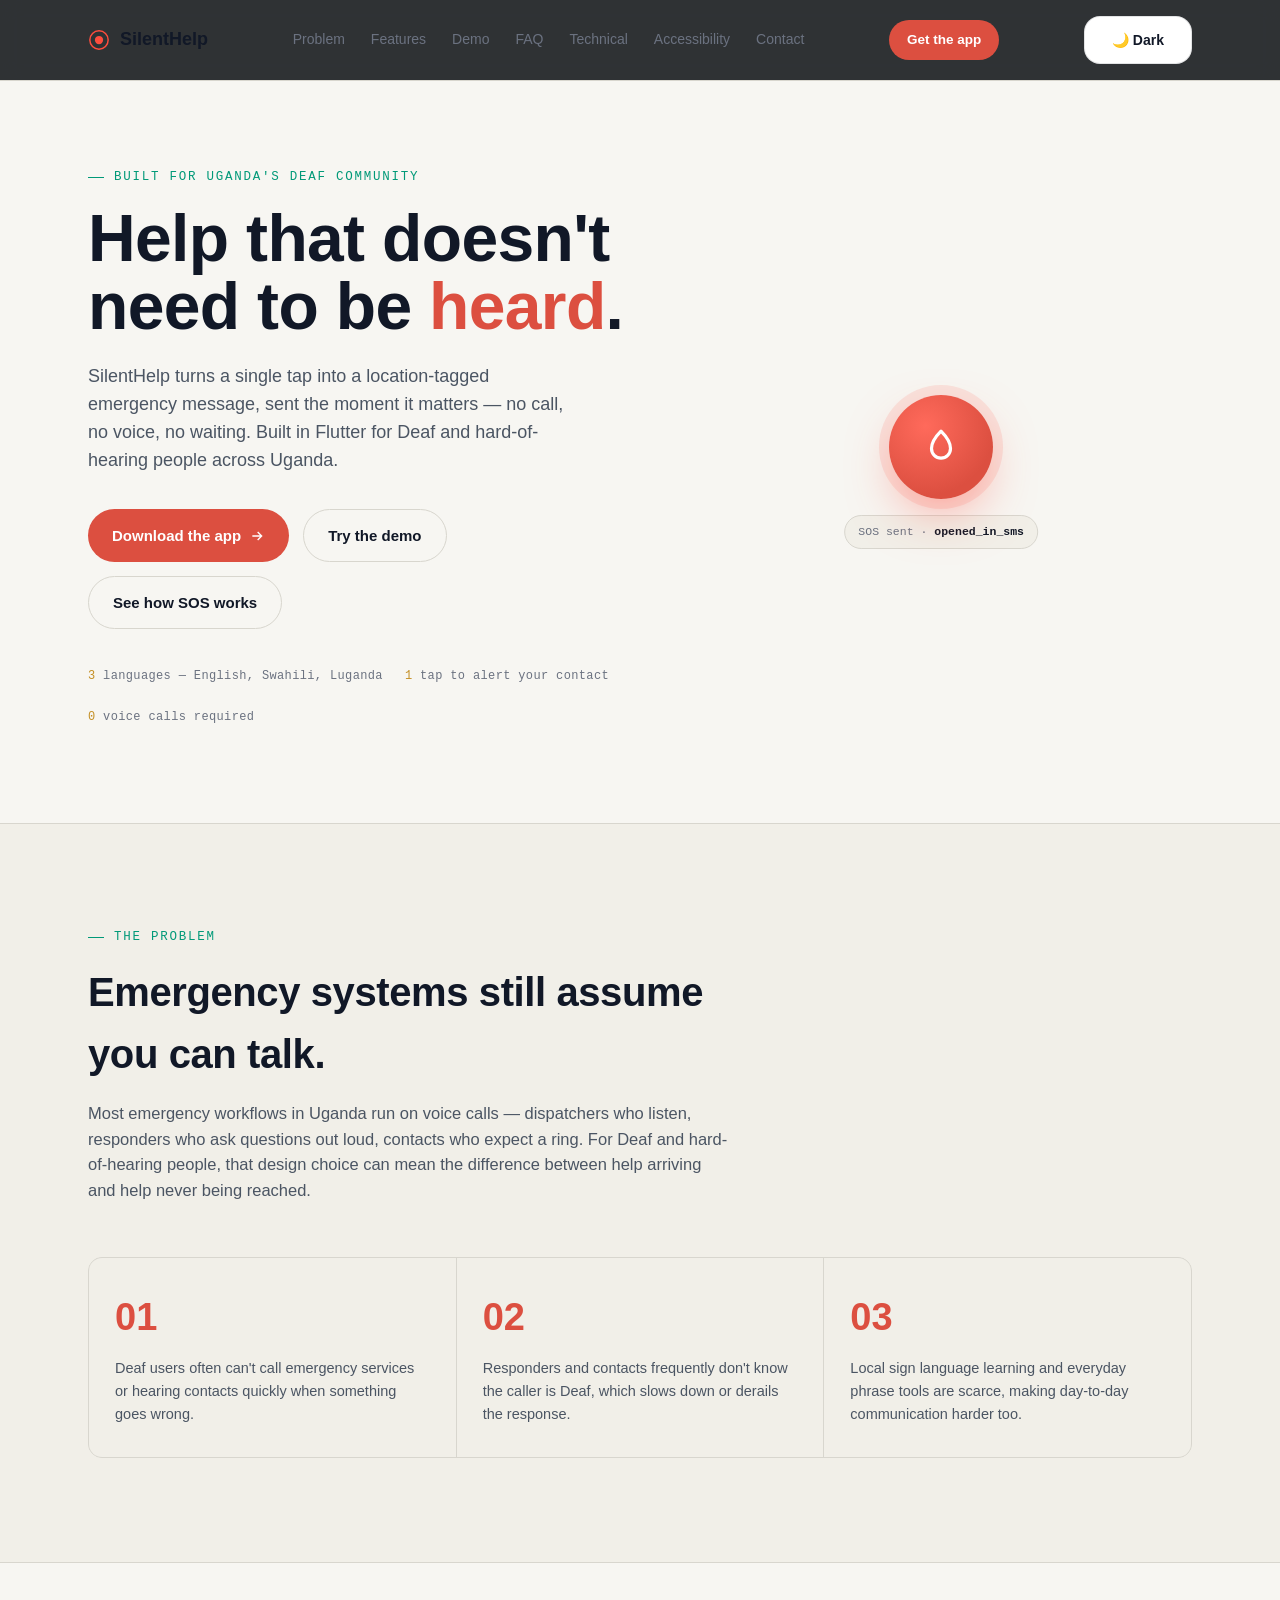
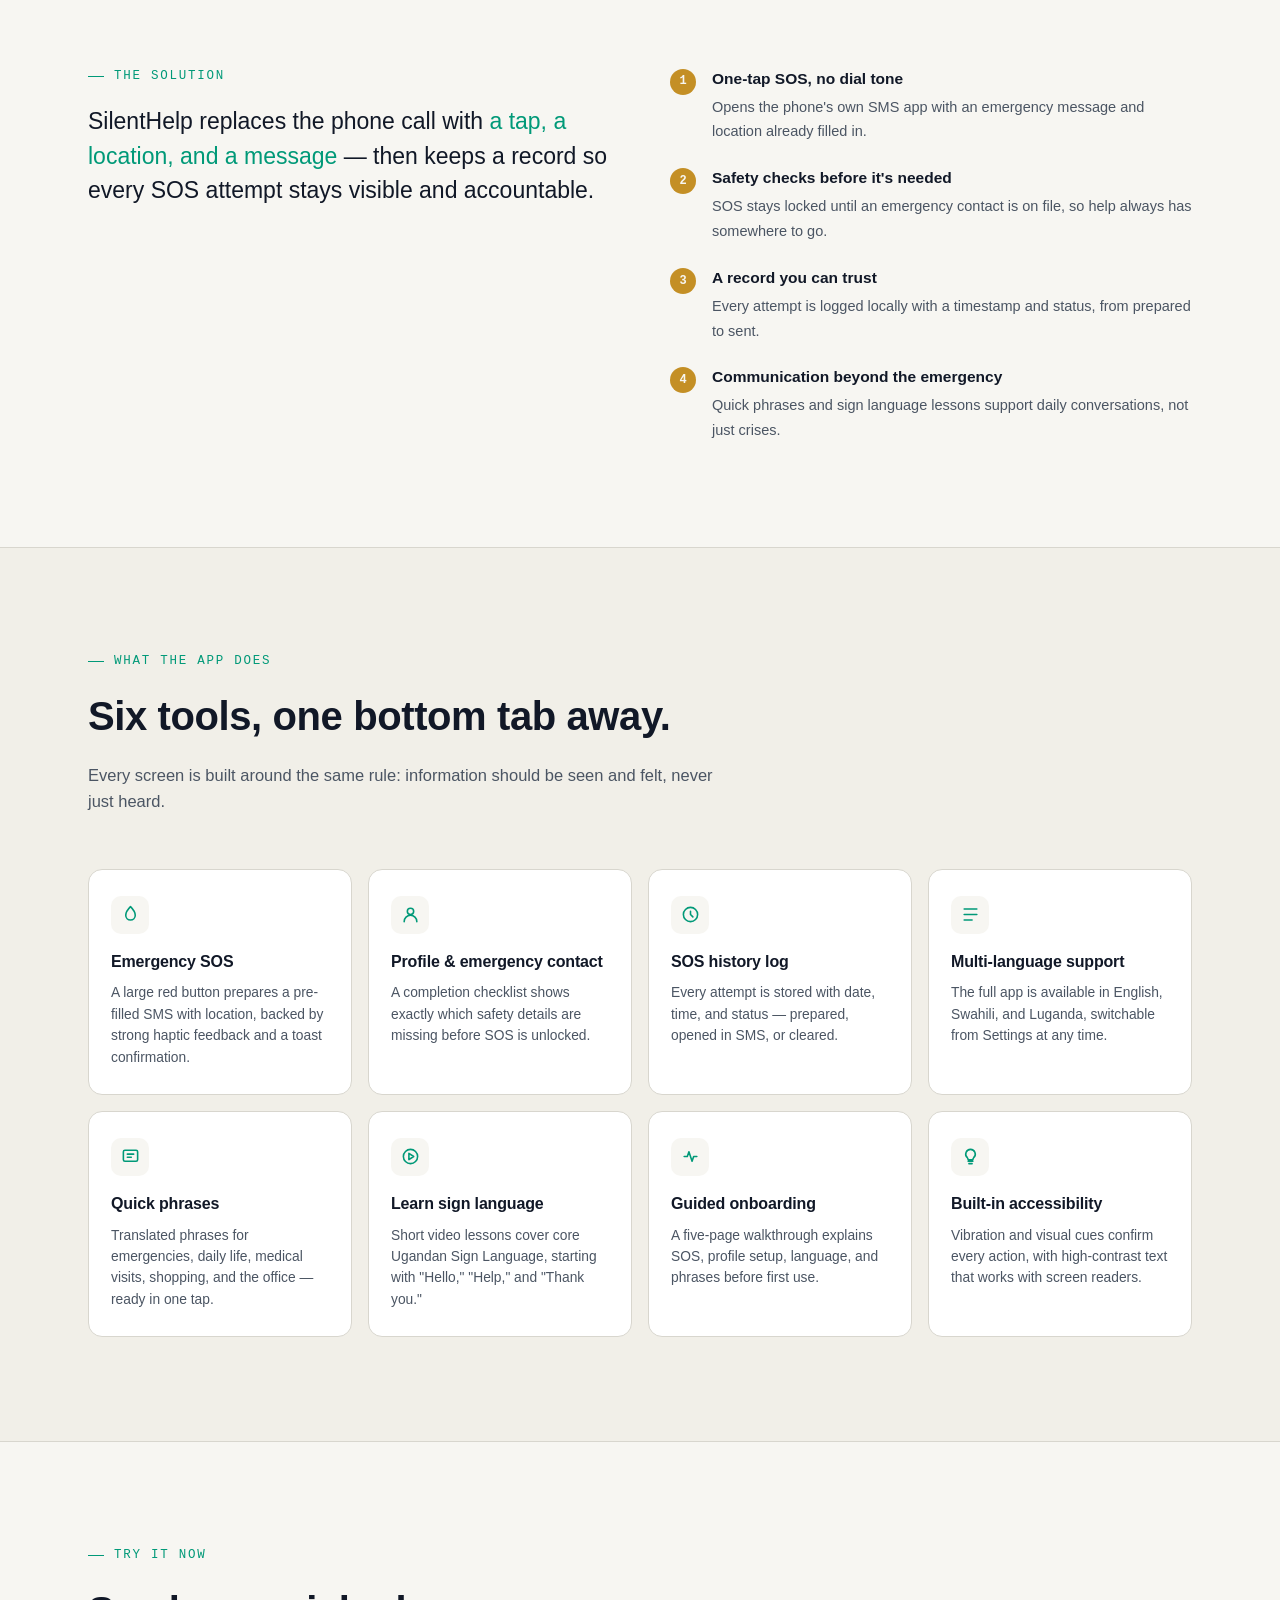
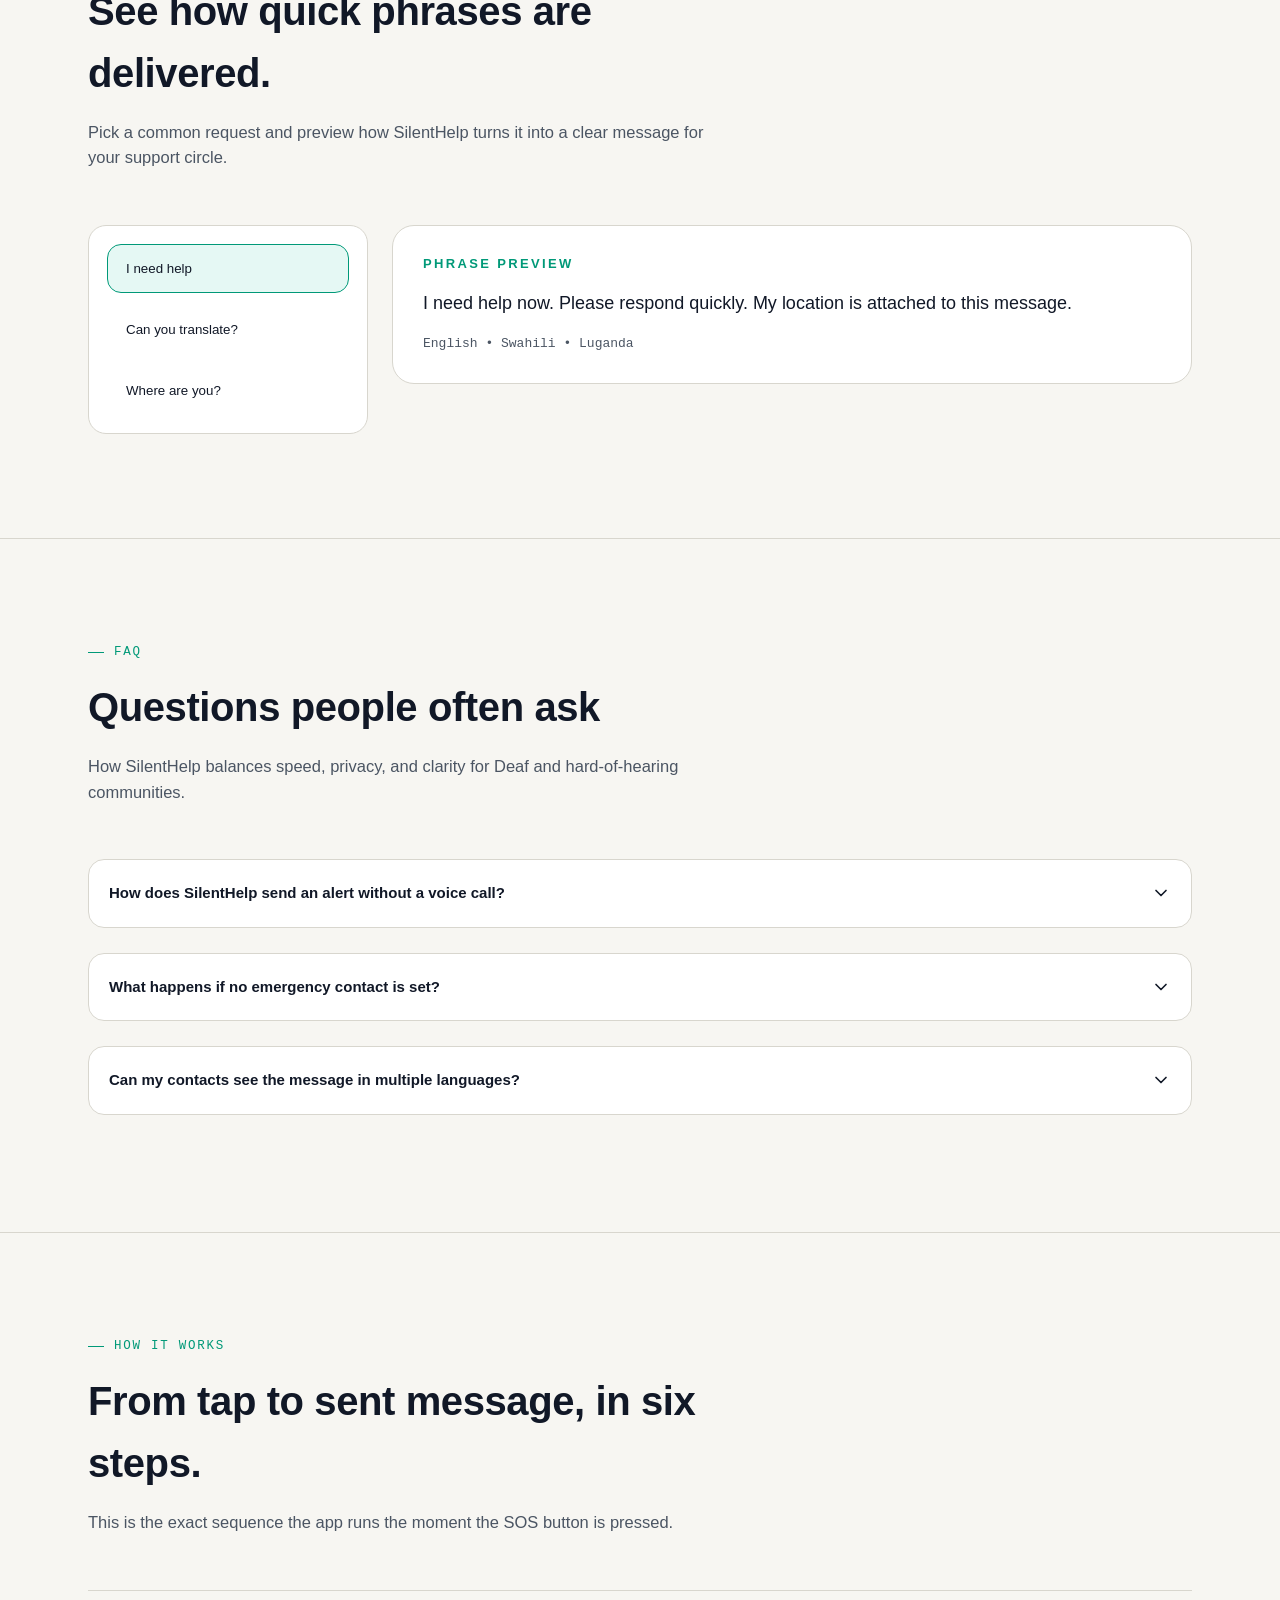
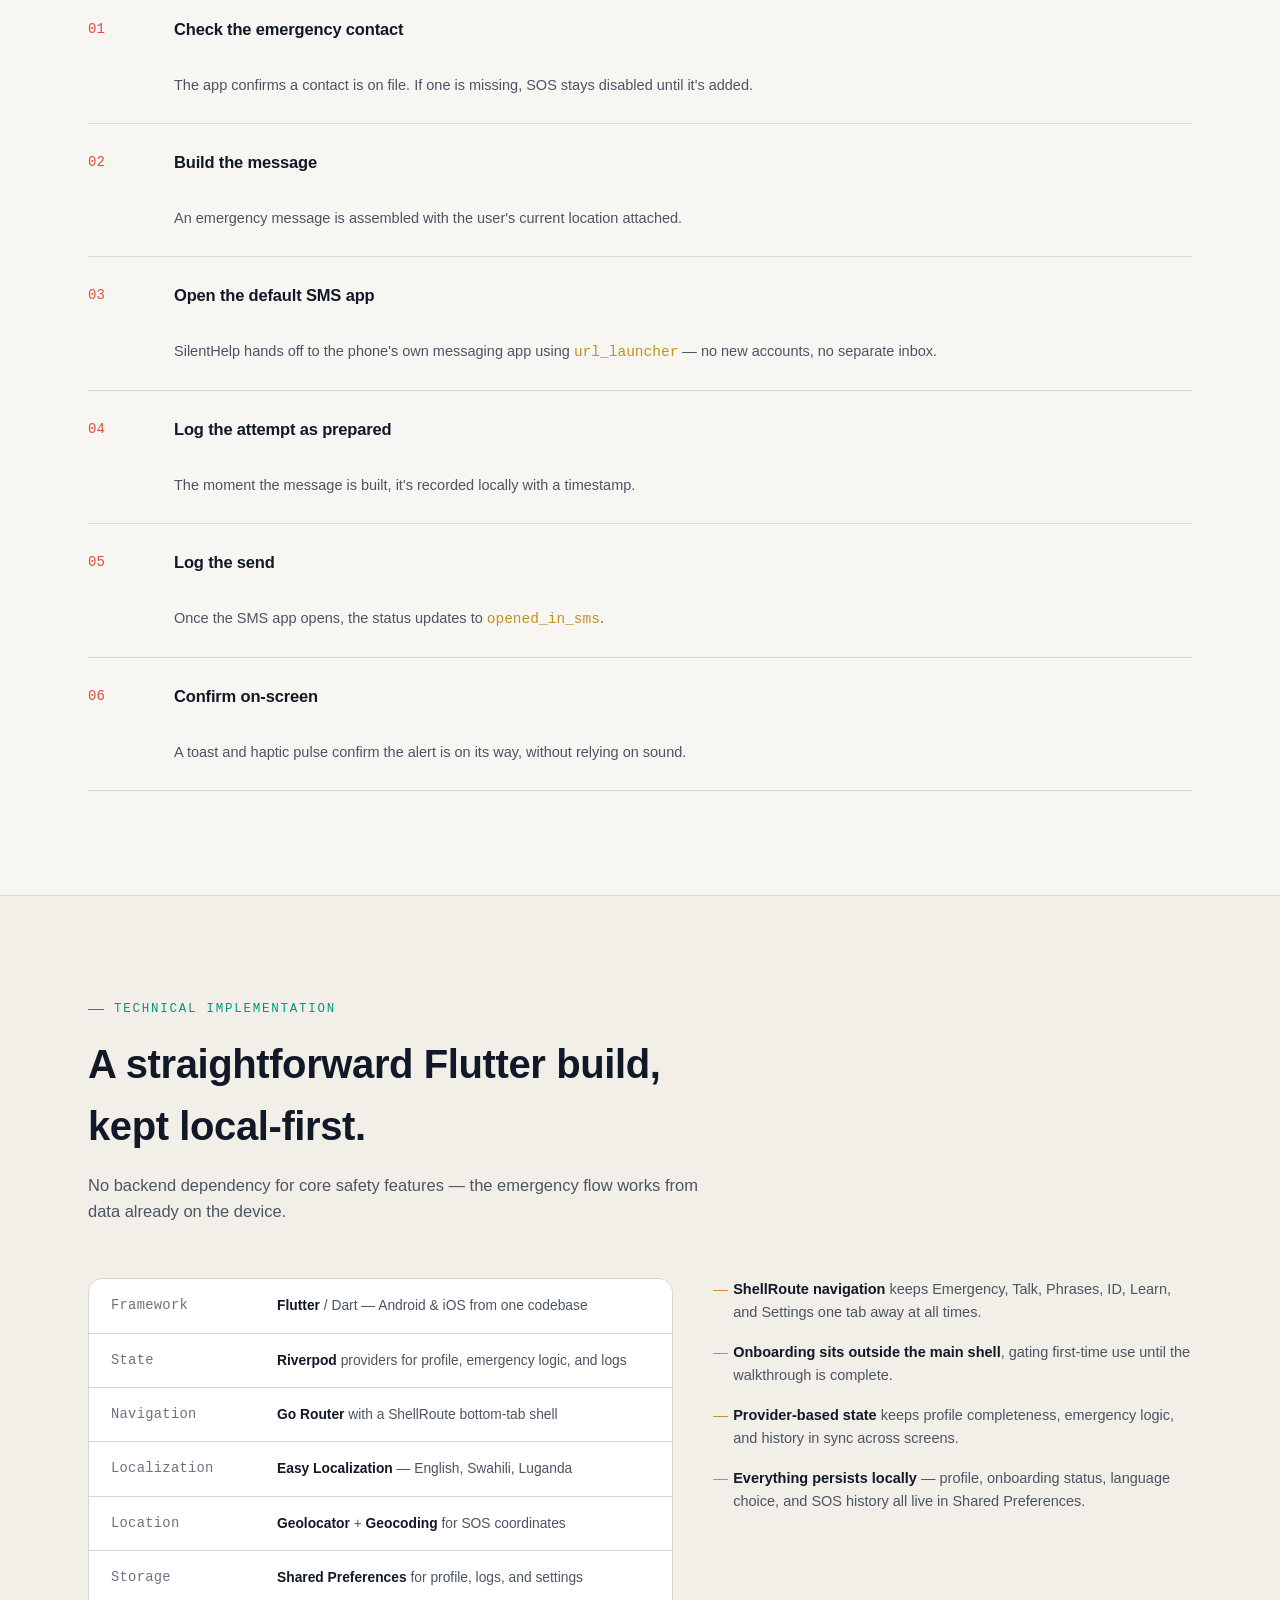
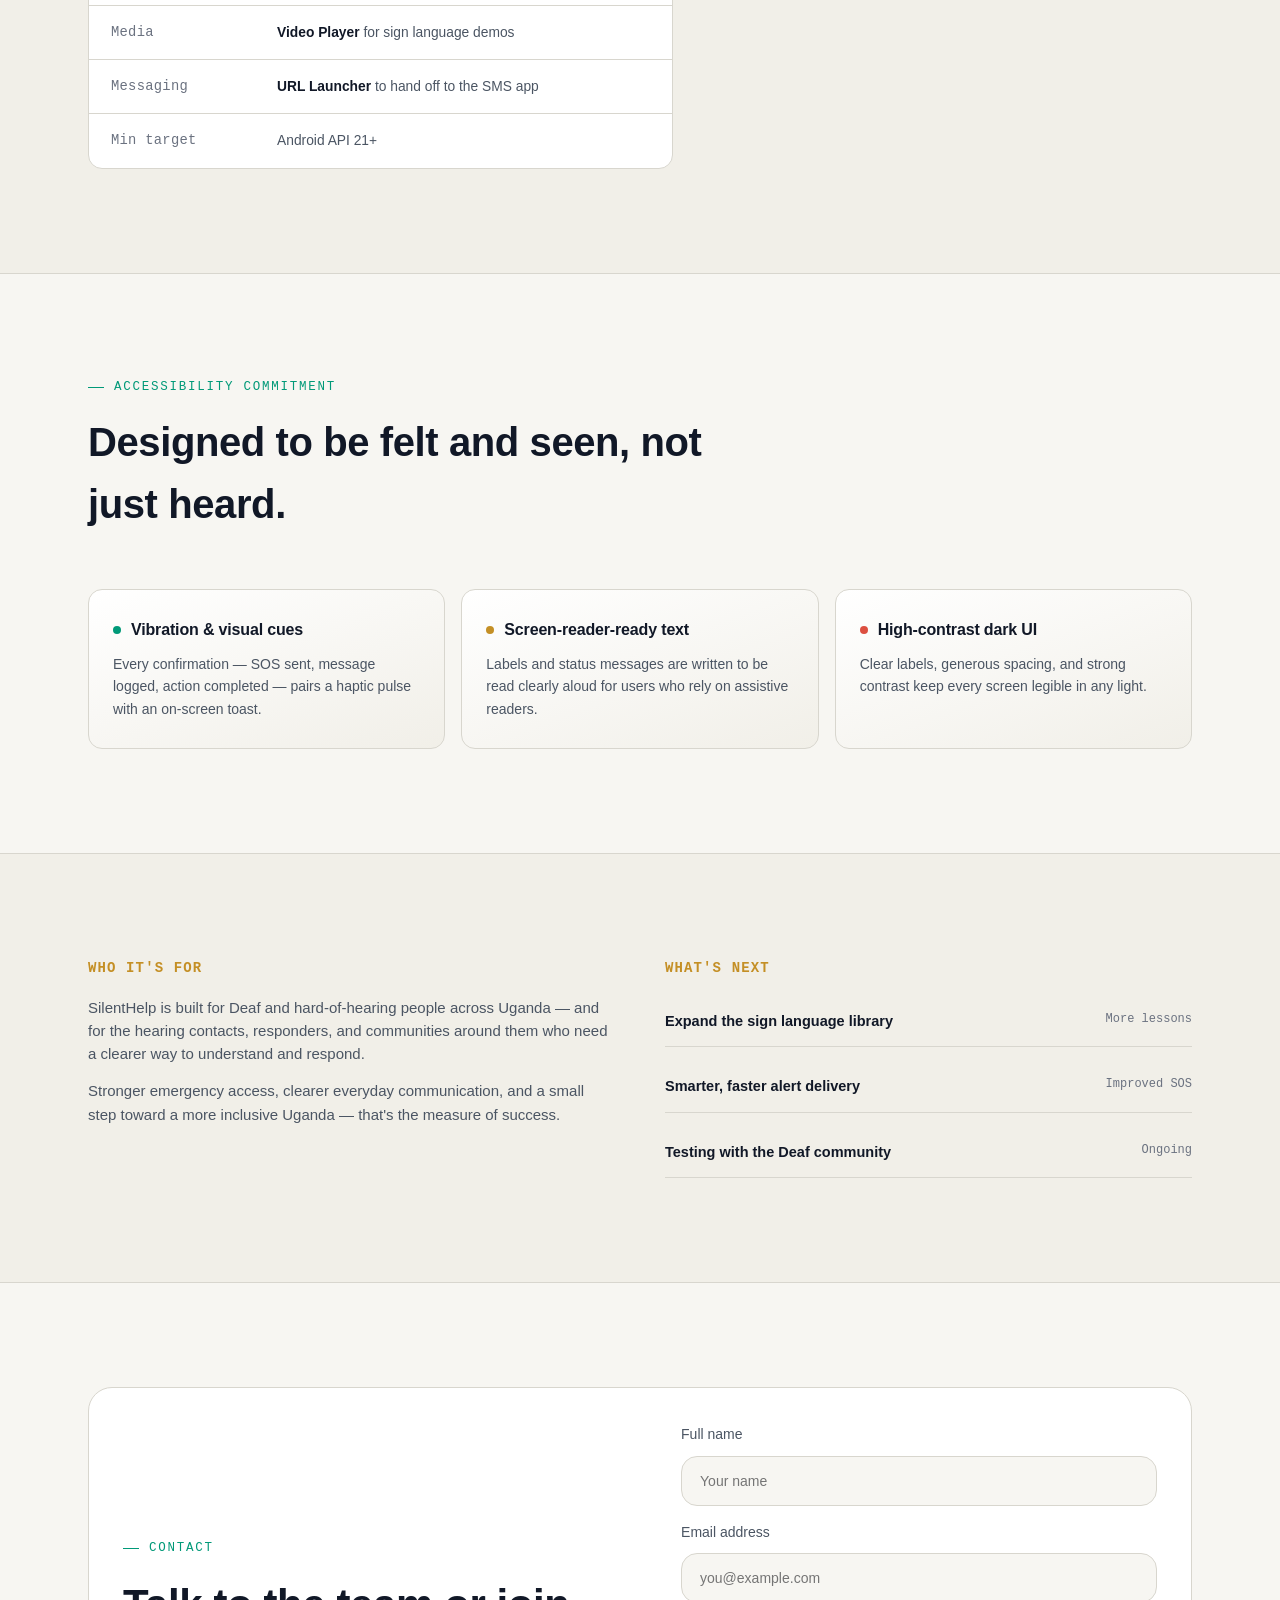
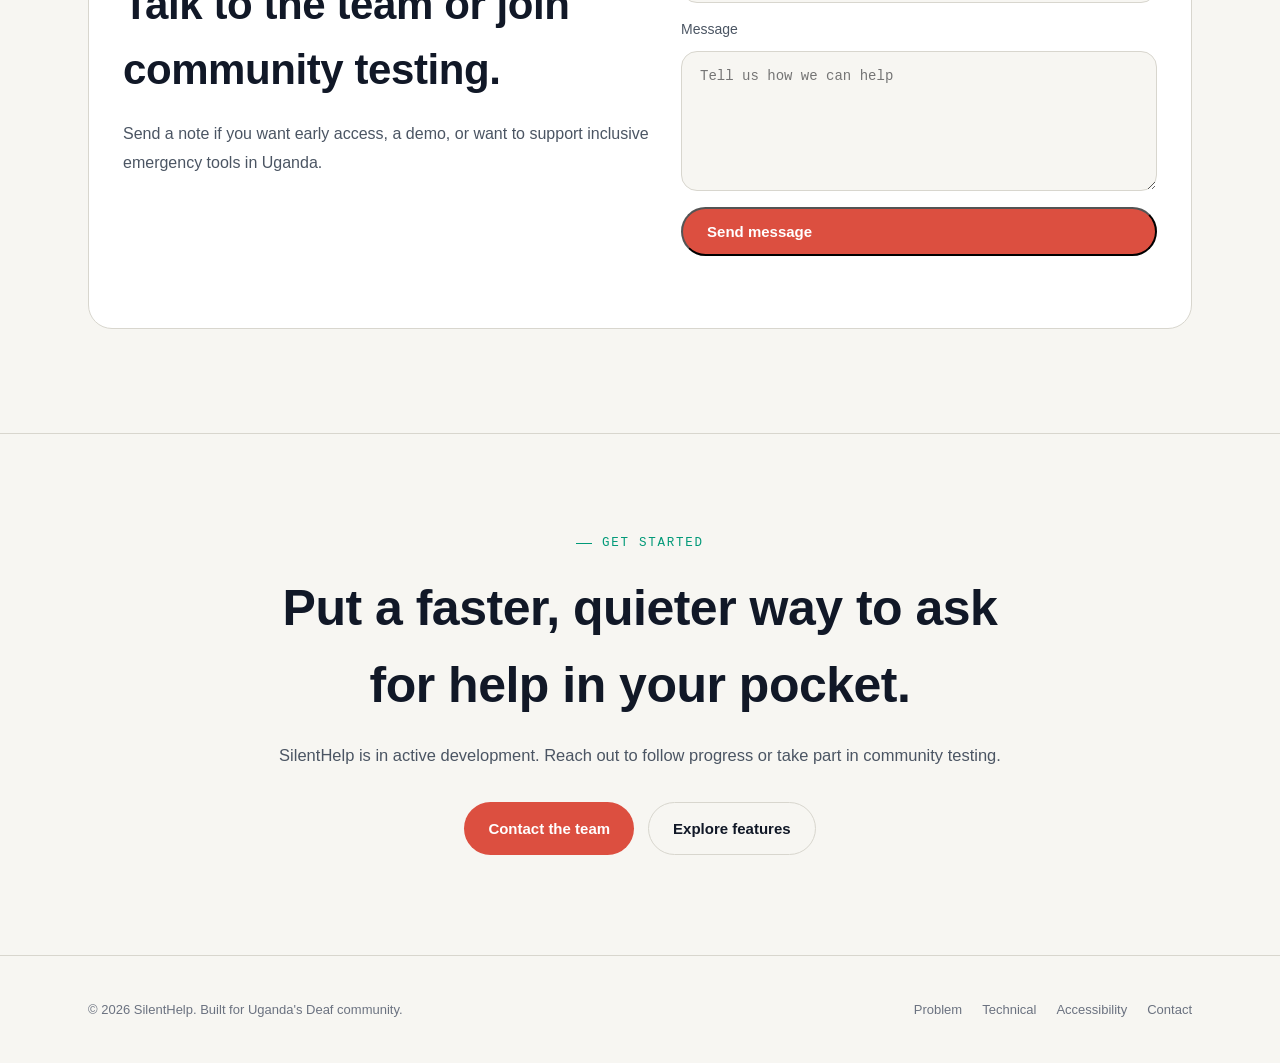
==== commit 1700952f: "done" ====
--- a/index.html
+++ b/index.html
@@ -28,6 +28,7 @@
       <a href="#contact">Contact</a>
     </nav>
     <a class="nav-cta" href="#download">Get the app</a>
+    <button class="theme-toggle" type="button" aria-label="Toggle theme">🌙 Dark</button>
     <button class="nav-toggle" aria-label="Open navigation">
       <svg viewBox="0 0 24 24" fill="none" stroke="currentColor" stroke-width="2" stroke-linecap="round">
         <path d="M4 7h16M4 12h16M4 17h16"/>
--- a/styles.css
+++ b/styles.css
@@ -19,6 +19,27 @@
     --mono: "JetBrains Mono", "SFMono-Regular", Consolas, monospace;
 
     --wrap: 1160px;
+    --nav: rgba(14,18,21,0.96);
+    --nav-text: var(--paper);
+    --ghost-border: rgba(255,255,255,0.12);
+  }
+
+  html[data-theme='light']{
+    --ink: #f7f6f2;
+    --ink-soft: #f1efe8;
+    --panel: #ffffff;
+    --line: #d8d6ce;
+    --paper: #111827;
+    --paper-dim: #4b5563;
+    --slate: #6b7280;
+    --coral: #dc4f40;
+    --coral-dim: #87372e;
+    --amber: #c48f25;
+    --teal: #009978;
+    --nav: rgba(255,255,255,0.92);
+    --nav-text: #111827;
+    --ghost-border: rgba(17,24,39,0.12);
+    background: var(--ink);
   }
 
   *{box-sizing:border-box;}
@@ -87,6 +108,14 @@
     transition:box-shadow .2s ease, transform .15s ease;
   }
   .nav-cta:hover{box-shadow:0 0 0 6px rgba(255,77,61,0.16); transform:translateY(-1px);}
+  .theme-toggle{
+    min-width:108px; height:48px; border-radius:16px; border:1px solid var(--ghost-border);
+    background:var(--panel); color:var(--nav-text); display:inline-flex;
+    align-items:center; justify-content:center; gap:8px; cursor:pointer;
+    font-size:14px; font-weight:700; padding:0 16px;
+    transition:background .2s ease, border-color .2s ease, transform .15s ease;
+  }
+  .theme-toggle:hover{border-color:var(--teal); transform:translateY(-1px);}
   .nav-toggle{display:none;}
   .nav-menu{
     position:fixed;
